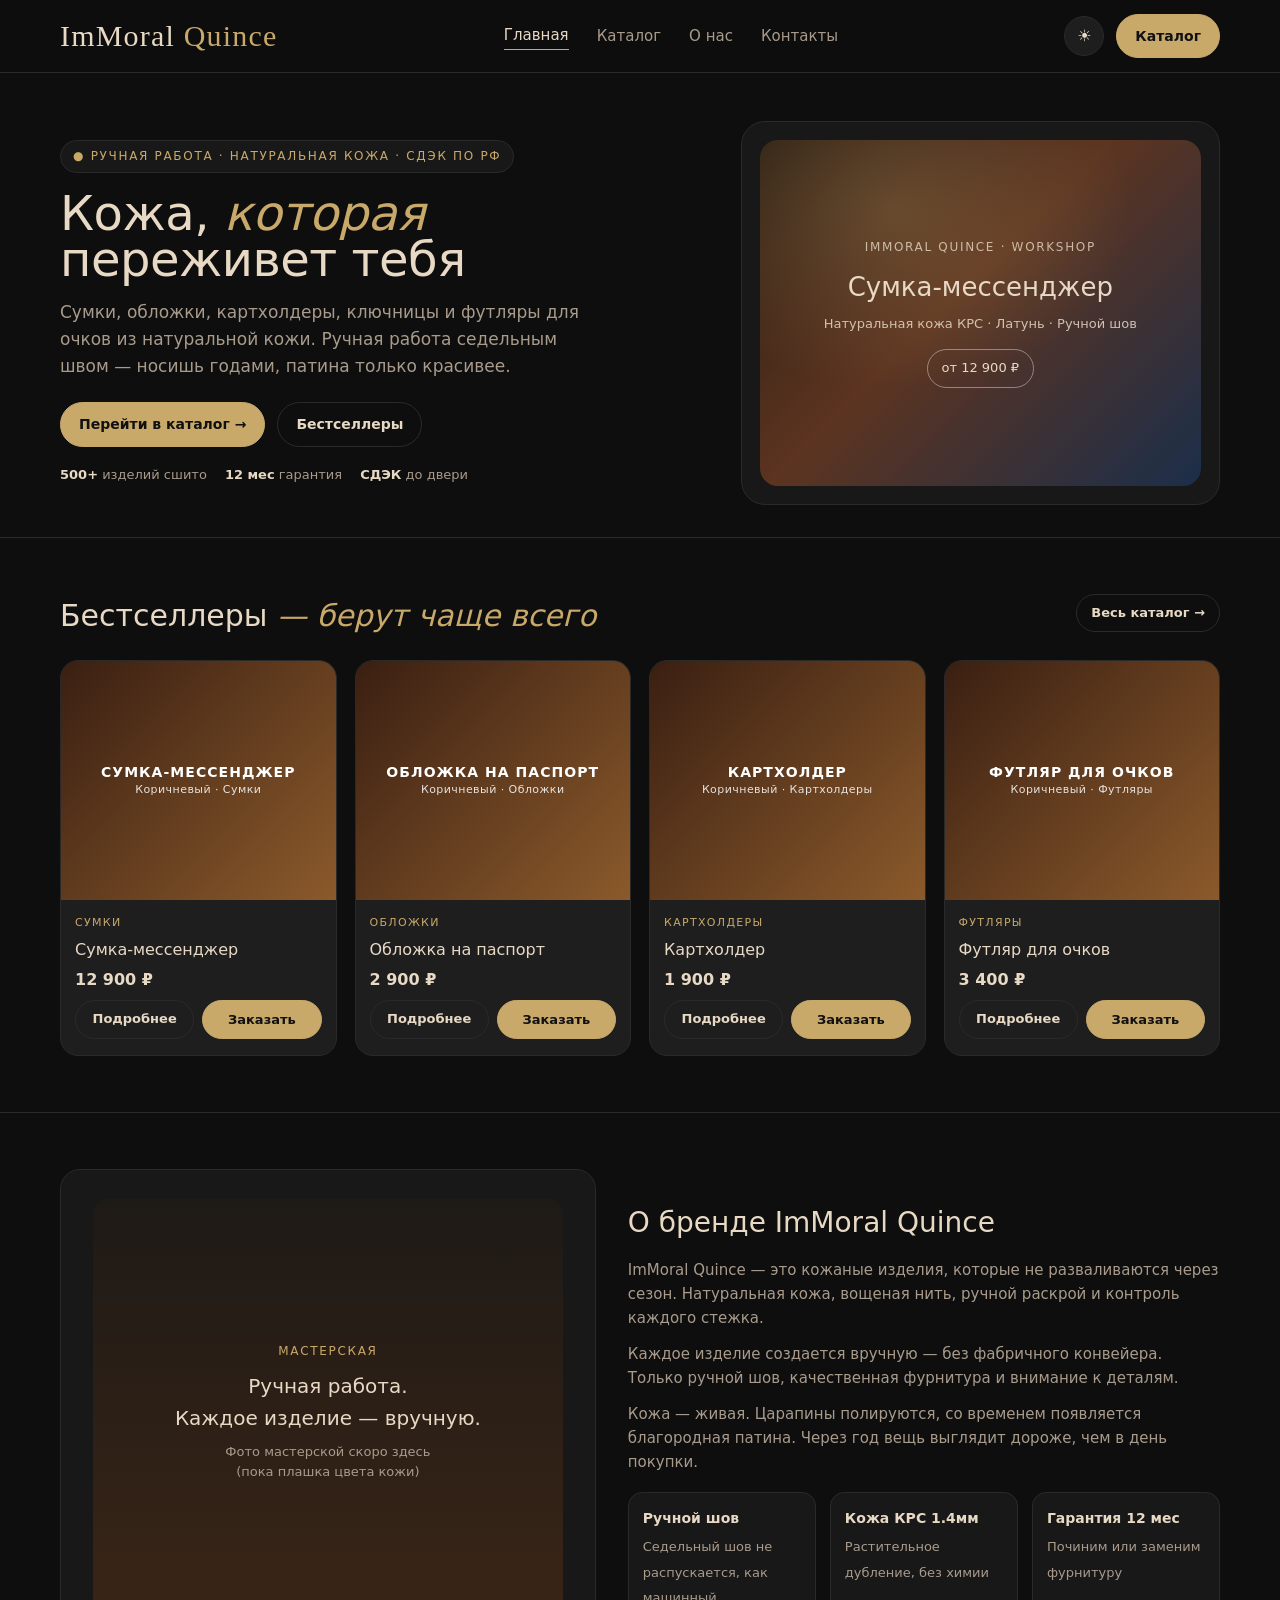
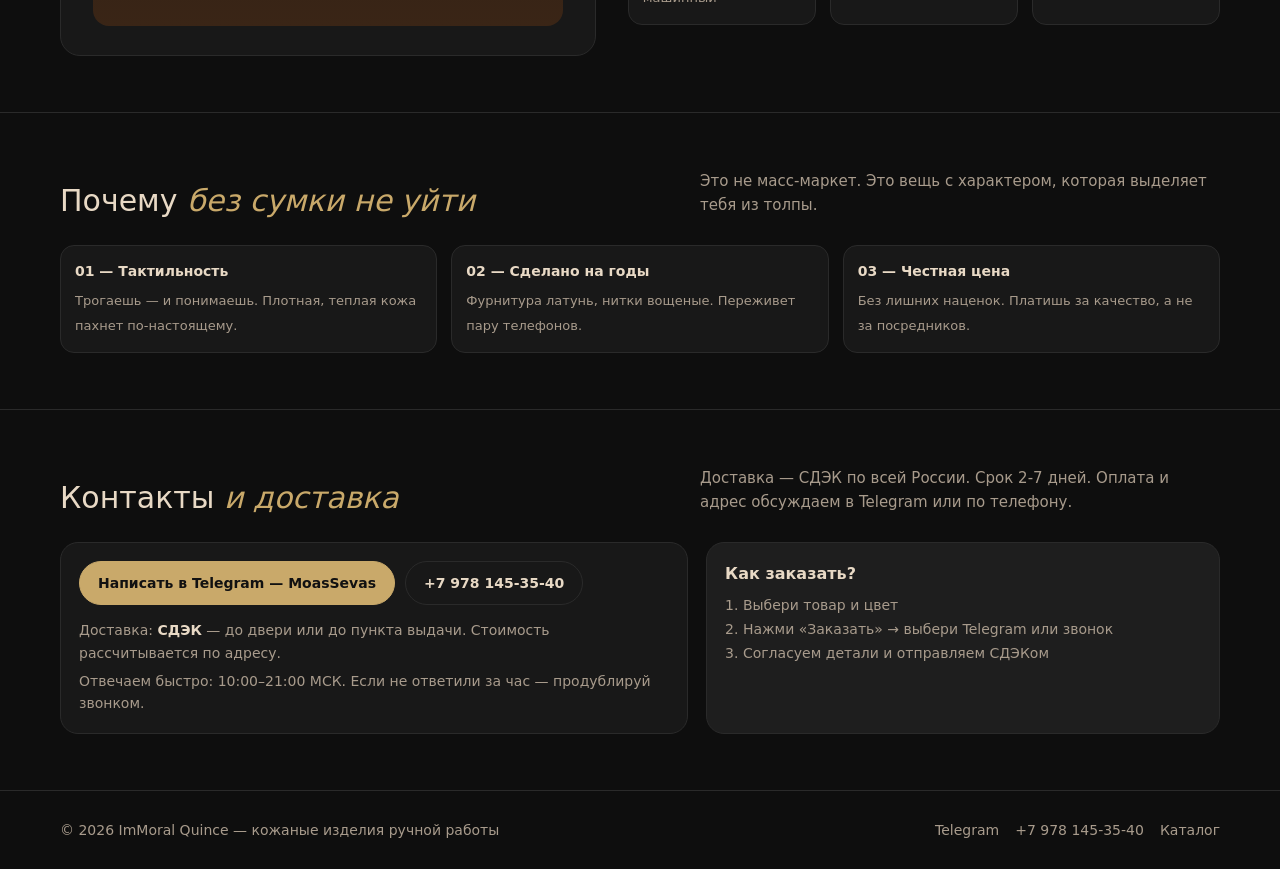
==== index.html @ f02e08cb "feat: ImMoral Quince v1 - catalog, product page, themes, order modal" ====
<!doctype html>
<html lang="ru">
<head>
<meta charset="utf-8" />
<meta name="viewport" content="width=device-width,initial-scale=1" />
<title>ImMoral Quince — кожаные изделия ручной работы</title>
<meta name="description" content="ImMoral Quince — сумки, обложки на паспорт, картхолдеры, ключницы, футляры для очков из натуральной кожи. Ручная работа. Доставка СДЭК." />
<link rel="stylesheet" href="assets/css/style.css?v=3" />
</head>
<body>

<header class="header">
  <div class="container header__inner">
    <a href="index.html" class="logo">ImMoral <span>Quince</span></a>
    <nav class="nav" id="nav">
      <a href="index.html" class="active">Главная</a>
      <a href="catalog.html">Каталог</a>
      <a href="#about">О нас</a>
      <a href="#contacts">Контакты</a>
    </nav>
    <div class="header__actions">
      <button class="theme-toggle" id="themeToggle" aria-label="Переключить тему">☀️</button>
      <a href="catalog.html" class="btn btn--accent" style="display:inline-flex">Каталог</a>
      <button class="burger" id="burger" aria-label="Меню">☰</button>
    </div>
  </div>
</header>

<section class="hero">
  <div class="container hero__grid">
    <div>
      <div class="hero__label">● Ручная работа · Натуральная кожа · СДЭК по РФ</div>
      <h1 class="hero__title">Кожа, <i>которая</i><br/>переживет тебя</h1>
      <p class="hero__desc">Сумки, обложки, картхолдеры, ключницы и футляры для очков из натуральной кожи. Ручная работа седельным швом — носишь годами, патина только красивее.</p>
      <div class="hero__cta">
        <a href="catalog.html" class="btn btn--accent">Перейти в каталог →</a>
        <a href="#bestsellers" class="btn btn--ghost">Бестселлеры</a>
      </div>
      <div class="hero__trust">
        <span><strong>500+</strong> изделий сшито</span>
        <span><strong>12 мес</strong> гарантия</span>
        <span><strong>СДЭК</strong> до двери</span>
      </div>
    </div>
    <div class="hero__visual">
      <div class="hero__visual-card">
        <div>
          <div style="font-size:12px; letter-spacing:.14em; text-transform:uppercase; opacity:.8">ImMoral Quince · Workshop</div>
          <div style="font-size:26px; margin:10px 0 6px">Сумка-мессенджер</div>
          <div style="font-size:13px; opacity:.85">Натуральная кожа КРС · Латунь · Ручной шов</div>
          <div style="margin-top:14px; display:inline-block; border:1px solid rgba(255,255,255,.4); padding:8px 14px; border-radius:999px; font-size:13px">от 12 900 ₽</div>
        </div>
      </div>
    </div>
  </div>
</section>

<section class="section" id="bestsellers-sec">
  <div class="container">
    <div class="section__head">
      <h2 class="section__title">Бестселлеры <span>— берут чаще всего</span></h2>
      <a href="catalog.html" class="btn btn--ghost btn--sm">Весь каталог →</a>
    </div>
    <div class="grid" id="bestsellers"></div>
  </div>
</section>

<section class="section" id="about">
  <div class="container about">
    <div class="about__img">
      <div class="about__img-inner">
        <div>
          <div style="font-size:12px; letter-spacing:.14em; text-transform:uppercase; color:var(--accent)">Мастерская</div>
          <div style="font-size:20px; margin:8px 0">Ручная работа.<br/>Каждое изделие — вручную.</div>
          <div style="font-size:13px; color:var(--text-muted)">Фото мастерской скоро здесь<br/>(пока плашка цвета кожи)</div>
        </div>
      </div>
    </div>
    <div class="about__text">
      <h2>О бренде ImMoral Quince</h2>
      <p>ImMoral Quince — это кожаные изделия, которые не разваливаются через сезон. Натуральная кожа, вощеная нить, ручной раскрой и контроль каждого стежка.</p>
      <p>Каждое изделие создается вручную — без фабричного конвейера. Только ручной шов, качественная фурнитура и внимание к деталям.</p>
      <p>Кожа — живая. Царапины полируются, со временем появляется благородная патина. Через год вещь выглядит дороже, чем в день покупки.</p>
      <div class="features">
        <div class="feature"><strong>Ручной шов</strong><span>Седельный шов не распускается, как машинный</span></div>
        <div class="feature"><strong>Кожа КРС 1.4мм</strong><span>Растительное дубление, без химии</span></div>
        <div class="feature"><strong>Гарантия 12 мес</strong><span>Починим или заменим фурнитуру</span></div>
      </div>
    </div>
  </div>
</section>

<section class="section">
  <div class="container">
    <div class="section__head">
      <h2 class="section__title">Почему <span>без сумки не уйти</span></h2>
      <p class="section__sub">Это не масс-маркет. Это вещь с характером, которая выделяет тебя из толпы.</p>
    </div>
    <div style="display:grid; grid-template-columns:repeat(3,1fr); gap:14px">
      <div class="feature"><strong>01 — Тактильность</strong><span>Трогаешь — и понимаешь. Плотная, теплая кожа пахнет по-настоящему.</span></div>
      <div class="feature"><strong>02 — Сделано на годы</strong><span>Фурнитура латунь, нитки вощеные. Переживет пару телефонов.</span></div>
      <div class="feature"><strong>03 — Честная цена</strong><span>Без лишних наценок. Платишь за качество, а не за посредников.</span></div>
    </div>
  </div>
</section>

<section class="section" id="contacts">
  <div class="container">
    <div class="section__head">
      <h2 class="section__title">Контакты <span>и доставка</span></h2>
      <p class="section__sub">Доставка — СДЭК по всей России. Срок 2-7 дней. Оплата и адрес обсуждаем в Telegram или по телефону.</p>
    </div>
    <div style="display:grid; grid-template-columns:1.1fr .9fr; gap:18px">
      <div style="border:1px solid var(--border); border-radius:18px; padding:18px; background:var(--bg-soft)">
        <div style="display:flex; gap:10px; flex-wrap:wrap; margin-bottom:14px">
          <a href="https://t.me/MoasSevas" target="_blank" class="btn btn--accent">Написать в Telegram — MoasSevas</a>
          <a href="tel:+79781453540" class="btn btn--ghost">+7 978 145-35-40</a>
        </div>
        <div style="font-size:14px; color:var(--text-muted)">
          <div>Доставка: <strong style="color:var(--text)">СДЭК</strong> — до двери или до пункта выдачи. Стоимость рассчитывается по адресу.</div>
          <div style="margin-top:6px">Отвечаем быстро: 10:00–21:00 МСК. Если не ответили за час — продублируй звонком.</div>
        </div>
      </div>
      <div style="border:1px solid var(--border); border-radius:18px; padding:18px; background:var(--bg-card)">
        <div style="font-weight:700; margin-bottom:8px">Как заказать?</div>
        <div style="font-size:14px; color:var(--text-muted); line-height:1.7">
          1. Выбери товар и цвет<br/>
          2. Нажми «Заказать» → выбери Telegram или звонок<br/>
          3. Согласуем детали и отправляем СДЭКом
        </div>
      </div>
    </div>
  </div>
</section>

<footer class="footer">
  <div class="container footer__grid">
    <div>© 2026 ImMoral Quince — кожаные изделия ручной работы</div>
    <div style="display:flex; gap:16px">
      <a href="https://t.me/MoasSevas" target="_blank">Telegram</a>
      <a href="tel:+79781453540">+7 978 145-35-40</a>
      <a href="catalog.html">Каталог</a>
    </div>
  </div>
</footer>

<div class="modal" id="orderModal">
  <div class="modal__overlay"></div>
  <div class="modal__box">
    <button class="modal__close" aria-label="Закрыть">✕</button>
    <div class="modal__title">Оформить заказ</div>
    <div class="modal__sub">Выбери удобный способ — мы ответим в течение часа (10:00–21:00)</div>
    <div style="background:var(--bg-card); border:1px solid var(--border); border-radius:12px; padding:10px 12px; font-size:13px; margin-bottom:14px">
      <span style="color:var(--text-muted)">Товар:</span> <strong id="orderProductName">—</strong>
    </div>
    <a id="tgBtn" href="https://t.me/MoasSevas" target="_blank" class="modal__btn modal__btn--tg">Написать в Telegram — MoasSevas ↗</a>
    <a href="tel:+79781453540" class="modal__btn modal__btn--phone">+7 978 145-35-40 📞</a>
    <div class="modal__hint">Доставка СДЭК · Оплата после согласования · Гарантия 12 мес</div>
  </div>
</div>

<script src="assets/js/products.js"></script>
<script src="assets/js/app.js"></script>
</body>
</html>
---- assets/css/style.css ----
@font-face {
  font-family: 'CyrillicGothSHA';
  src: url('[data-uri]') format('woff2');
  font-weight: 400;
  font-style: normal;
  font-display: swap;
}

:root {
  --bg: #0E0E0E;
  --bg-soft: #181818;
  --bg-card: #1E1E1E;
  --text: #E8D9C5;
  --text-muted: #A89B8C;
  --accent: #C9A96A;
  --accent-hover: #D9B97E;
  --border: #2A2A2A;
  --overlay: rgba(0,0,0,0.7);
  --radius: 16px;
  --max: 1200px;
}

[data-theme="light"] {
  --bg: #F5F1E8;
  --bg-soft: #FFFFFF;
  --bg-card: #FFFFFF;
  --text: #1A1A1A;
  --text-muted: #6B5E52;
  --accent: #8B5A2B;
  --accent-hover: #A66E33;
  --border: #E8DDD0;
  --overlay: rgba(0,0,0,0.4);
}

* { box-sizing: border-box; margin: 0; padding: 0; }

html { scroll-behavior: smooth; }

body {
  font-family: Inter, system-ui, -apple-system, 'Segoe UI', Roboto, Helvetica, Arial, sans-serif;
  background: var(--bg);
  color: var(--text);
  line-height: 1.6;
  -webkit-font-smoothing: antialiased;
  transition: background 0.3s, color 0.3s;
}

a { color: inherit; text-decoration: none; }
img { max-width: 100%; display: block; }
button { font-family: inherit; cursor: pointer; }

.container {
  max-width: var(--max);
  margin: 0 auto;
  padding: 0 20px;
}

/* Header */
.header {
  position: sticky;
  top: 0;
  z-index: 50;
  background: color-mix(in srgb, var(--bg) 92%, transparent);
  backdrop-filter: blur(12px);
  border-bottom: 1px solid var(--border);
}
.header__inner {
  display: flex;
  align-items: center;
  justify-content: space-between;
  height: 72px;
  gap: 16px;
}
.logo {
  font-family: 'CyrillicGothSHA', 'CyrillicGoth', serif;
  font-weight: 400;
  font-size: 30px;
  letter-spacing: 0.04em;
  white-space: nowrap;
  line-height: 1;
}
.logo span { color: var(--accent); }

.nav { display: flex; gap: 28px; align-items: center; }
.nav a { font-size: 15px; color: var(--text-muted); transition: color .2s; }
.nav a:hover, .nav a.active { color: var(--text); }
.nav a.active { border-bottom: 1px solid var(--accent); padding-bottom: 2px; }

.header__actions { display: flex; gap: 12px; align-items: center; }
.btn { display: inline-flex; align-items: center; justify-content: center; gap: 8px; padding: 10px 18px; border-radius: 999px; font-size: 14px; font-weight: 700; border: 1px solid transparent; transition: all .2s; }
.btn--accent { background: var(--accent); color: #111; border-color: var(--accent); }
.btn--accent:hover { background: var(--accent-hover); transform: translateY(-1px); }
.btn--ghost { background: transparent; border-color: var(--border); color: var(--text); }
.btn--ghost:hover { border-color: var(--accent); color: var(--accent); }
.btn--sm { padding: 8px 14px; font-size: 13px; }

.theme-toggle {
  width: 40px; height: 40px; border-radius: 50%; border: 1px solid var(--border); background: var(--bg-card); color: var(--text); display: grid; place-items: center; font-size: 16px;
}
.burger { display: none; width: 40px; height: 40px; border: 1px solid var(--border); border-radius: 10px; background: var(--bg-card); }

/* Hero */
.hero { padding: 48px 0 32px; }
.hero__grid { display: grid; grid-template-columns: 1.15fr 0.85fr; gap: 32px; align-items: center; }
.hero__label { display: inline-flex; align-items: center; gap: 8px; font-size: 12px; letter-spacing: 0.14em; text-transform: uppercase; color: var(--accent); border: 1px solid var(--border); padding: 6px 12px; border-radius: 999px; margin-bottom: 18px; background: var(--bg-soft); }
.hero__title { font-family: Inter, system-ui, sans-serif; font-size: 48px; line-height: 0.95; font-weight: 400; letter-spacing: -0.01em; margin-bottom: 16px; }
.hero__title i { font-style: italic; color: var(--accent); }
.hero__desc { color: var(--text-muted); font-size: 17px; max-width: 540px; margin-bottom: 22px; }
.hero__cta { display: flex; gap: 12px; flex-wrap: wrap; margin-bottom: 18px; }
.hero__trust { display: flex; gap: 18px; flex-wrap: wrap; color: var(--text-muted); font-size: 13px; }
.hero__trust strong { color: var(--text); }
.hero__visual { position: relative; aspect-ratio: 4/3.2; background: var(--bg-soft); border: 1px solid var(--border); border-radius: 24px; overflow: hidden; display: grid; place-items: center; padding: 18px; }
.hero__visual-card { width: 100%; height: 100%; border-radius: 18px; background: linear-gradient(135deg, #2A1D12 0%, #5C3420 45%, #1B2E4A 100%); display: grid; place-items: center; color: #E8D9C5; text-align: center; padding: 24px; position: relative; overflow: hidden; }
.hero__visual-card::after { content: ''; position: absolute; inset: 0; background: radial-gradient(400px 300px at 30% 20%, rgba(201,169,106,0.25), transparent 60%); }
.hero__visual-card > * { position: relative; z-index: 1; }

/* Sections */
.section { padding: 56px 0; border-top: 1px solid var(--border); }
.section__head { display: flex; align-items: end; justify-content: space-between; gap: 16px; margin-bottom: 28px; flex-wrap: wrap; }
.section__title { font-size: 30px; font-weight: 400; line-height: 1.1; }
.section__title span { color: var(--accent); font-style: italic; }
.section__sub { color: var(--text-muted); max-width: 520px; font-size: 15px; }

/* Cards */
.grid { display: grid; grid-template-columns: repeat(4, 1fr); gap: 18px; }
.card { background: var(--bg-card); border: 1px solid var(--border); border-radius: 18px; overflow: hidden; display: flex; flex-direction: column; transition: transform .2s, border-color .2s, box-shadow .2s; }
.card:hover { transform: translateY(-4px); border-color: var(--accent); box-shadow: 0 12px 32px rgba(0,0,0,0.18); }
.card__img { aspect-ratio: 1.15; display: grid; place-items: center; color: #fff; font-size: 13px; letter-spacing: 0.08em; text-transform: uppercase; position: relative; }
.card__img small { opacity: 0.85; font-size: 11px; letter-spacing: 0.04em; text-transform: none; }
.card__body { padding: 14px 14px 16px; display: flex; flex-direction: column; gap: 8px; flex: 1; }
.card__cat { font-size: 11px; letter-spacing: 0.12em; text-transform: uppercase; color: var(--accent); }
.card__name { font-size: 16px; line-height: 1.2; }
.card__price { font-weight: 700; font-size: 16px; }
.card__actions { margin-top: auto; display: flex; gap: 8px; }
.card__actions .btn { flex: 1; }

/* About */
.about { display: grid; grid-template-columns: 0.95fr 1.05fr; gap: 32px; align-items: center; }
.about__img { aspect-ratio: 1.1; border-radius: 20px; border: 1px solid var(--border); background: var(--bg-soft); display: grid; place-items: center; overflow: hidden; }
.about__img-inner { width: 88%; height: 88%; border-radius: 16px; background: linear-gradient(180deg, #1E1A16, #3A2516); display: grid; place-items: center; color: var(--text); text-align: center; padding: 20px; }
.about__text h2 { font-size: 28px; font-weight: 400; margin-bottom: 12px; }
.about__text p { color: var(--text-muted); margin-bottom: 12px; font-size: 15px; }
.features { display: grid; grid-template-columns: repeat(3,1fr); gap: 14px; margin-top: 18px; }
.feature { border: 1px solid var(--border); border-radius: 14px; padding: 14px; background: var(--bg-soft); }
.feature strong { display: block; font-size: 14px; margin-bottom: 4px; }
.feature span { font-size: 13px; color: var(--text-muted); }

/* Catalog filters */
.filters { display: flex; gap: 8px; flex-wrap: wrap; margin-bottom: 22px; }
.chip { padding: 8px 14px; border-radius: 999px; border: 1px solid var(--border); background: var(--bg-soft); color: var(--text-muted); font-size: 13px; cursor: pointer; transition: all .2s; }
.chip.active, .chip:hover { background: var(--text); color: var(--bg); border-color: var(--text); }

/* Product page */
.product { display: grid; grid-template-columns: 1.05fr 0.95fr; gap: 32px; padding: 32px 0 48px; }
.gallery { display: flex; flex-direction: column; gap: 12px; }
.gallery__main { aspect-ratio: 1.05; border-radius: 20px; border: 1px solid var(--border); overflow: hidden; display: grid; place-items: center; color: #fff; position: relative; }
.gallery__nav { display: flex; gap: 10px; }
.gallery__thumb { flex: 1; aspect-ratio: 1; border-radius: 12px; border: 2px solid transparent; cursor: pointer; display: grid; place-items: center; color: #fff; font-size: 12px; transition: border-color .2s; }
.gallery__thumb.active { border-color: var(--accent); }
.gallery__arrow { position: absolute; top: 50%; transform: translateY(-50%); width: 36px; height: 36px; border-radius: 50%; border: 1px solid rgba(255,255,255,0.4); background: rgba(0,0,0,0.35); color: #fff; display: grid; place-items: center; backdrop-filter: blur(6px); }
.gallery__arrow.prev { left: 12px; } .gallery__arrow.next { right: 12px; }

.colors { display: flex; gap: 10px; margin: 10px 0 14px; }
.color-btn { width: 36px; height: 36px; border-radius: 50%; border: 2px solid var(--border); cursor: pointer; position: relative; transition: transform .2s, border-color .2s; }
.color-btn.active { border-color: var(--accent); transform: scale(1.08); box-shadow: 0 0 0 3px color-mix(in srgb, var(--accent) 30%, transparent); }
.color-btn.active::after { content: '✓'; position: absolute; inset: 0; display: grid; place-items: center; color: #fff; font-size: 14px; text-shadow: 0 1px 2px rgba(0,0,0,0.6); }

.specs { margin-top: 18px; border: 1px solid var(--border); border-radius: 14px; overflow: hidden; }
.specs__row { display: flex; justify-content: space-between; gap: 12px; padding: 10px 14px; font-size: 14px; border-bottom: 1px solid var(--border); }
.specs__row:last-child { border: 0; }
.specs__row span:first-child { color: var(--text-muted); }
.reviews { margin-top: 22px; border: 1px dashed var(--border); border-radius: 14px; padding: 16px; background: var(--bg-soft); color: var(--text-muted); font-size: 14px; text-align: center; }

/* Modal */
.modal { position: fixed; inset: 0; display: none; place-items: center; z-index: 80; padding: 16px; }
.modal.open { display: grid; }
.modal__overlay { position: absolute; inset: 0; background: var(--overlay); backdrop-filter: blur(4px); }
.modal__box { position: relative; width: min(420px, 100%); background: var(--bg-soft); border: 1px solid var(--border); border-radius: 20px; padding: 22px; z-index: 1; box-shadow: 0 20px 60px rgba(0,0,0,0.4); }
.modal__close { position: absolute; top: 12px; right: 12px; width: 32px; height: 32px; border-radius: 50%; border: 1px solid var(--border); background: var(--bg-card); display: grid; place-items: center; }
.modal__title { font-size: 18px; margin-bottom: 6px; padding-right: 32px; }
.modal__sub { font-size: 13px; color: var(--text-muted); margin-bottom: 16px; }
.modal__btn { width: 100%; padding: 14px 16px; border-radius: 14px; font-weight: 700; font-size: 15px; display: flex; align-items: center; justify-content: center; gap: 8px; border: 1px solid transparent; margin-bottom: 10px; transition: transform .15s; }
.modal__btn:hover { transform: translateY(-1px); }
.modal__btn--tg { background: #229ED9; color: #fff; }
.modal__btn--phone { background: var(--bg-card); border-color: var(--border); color: var(--text); }
.modal__hint { font-size: 12px; color: var(--text-muted); text-align: center; margin-top: 6px; }

/* Footer */
.footer { border-top: 1px solid var(--border); padding: 28px 0; color: var(--text-muted); font-size: 14px; }
.footer__grid { display: flex; justify-content: space-between; gap: 20px; flex-wrap: wrap; }
.footer a:hover { color: var(--text); }

/* Mobile */
@media (max-width: 980px) {
  .grid { grid-template-columns: repeat(2, 1fr); }
  .hero__grid, .about, .product { grid-template-columns: 1fr; }
  .hero__title { font-size: 40px; }
  .features { grid-template-columns: 1fr; }
  .nav { display: none; }
  .nav.open { display: flex; position: absolute; top: 72px; left: 0; right: 0; background: var(--bg-soft); border-bottom: 1px solid var(--border); padding: 14px 20px; flex-direction: column; align-items: stretch; }
  .burger { display: grid; place-items: center; }
}
@media (max-width: 560px) {
  .grid { grid-template-columns: 1fr; }
  .hero { padding-top: 28px; }
}
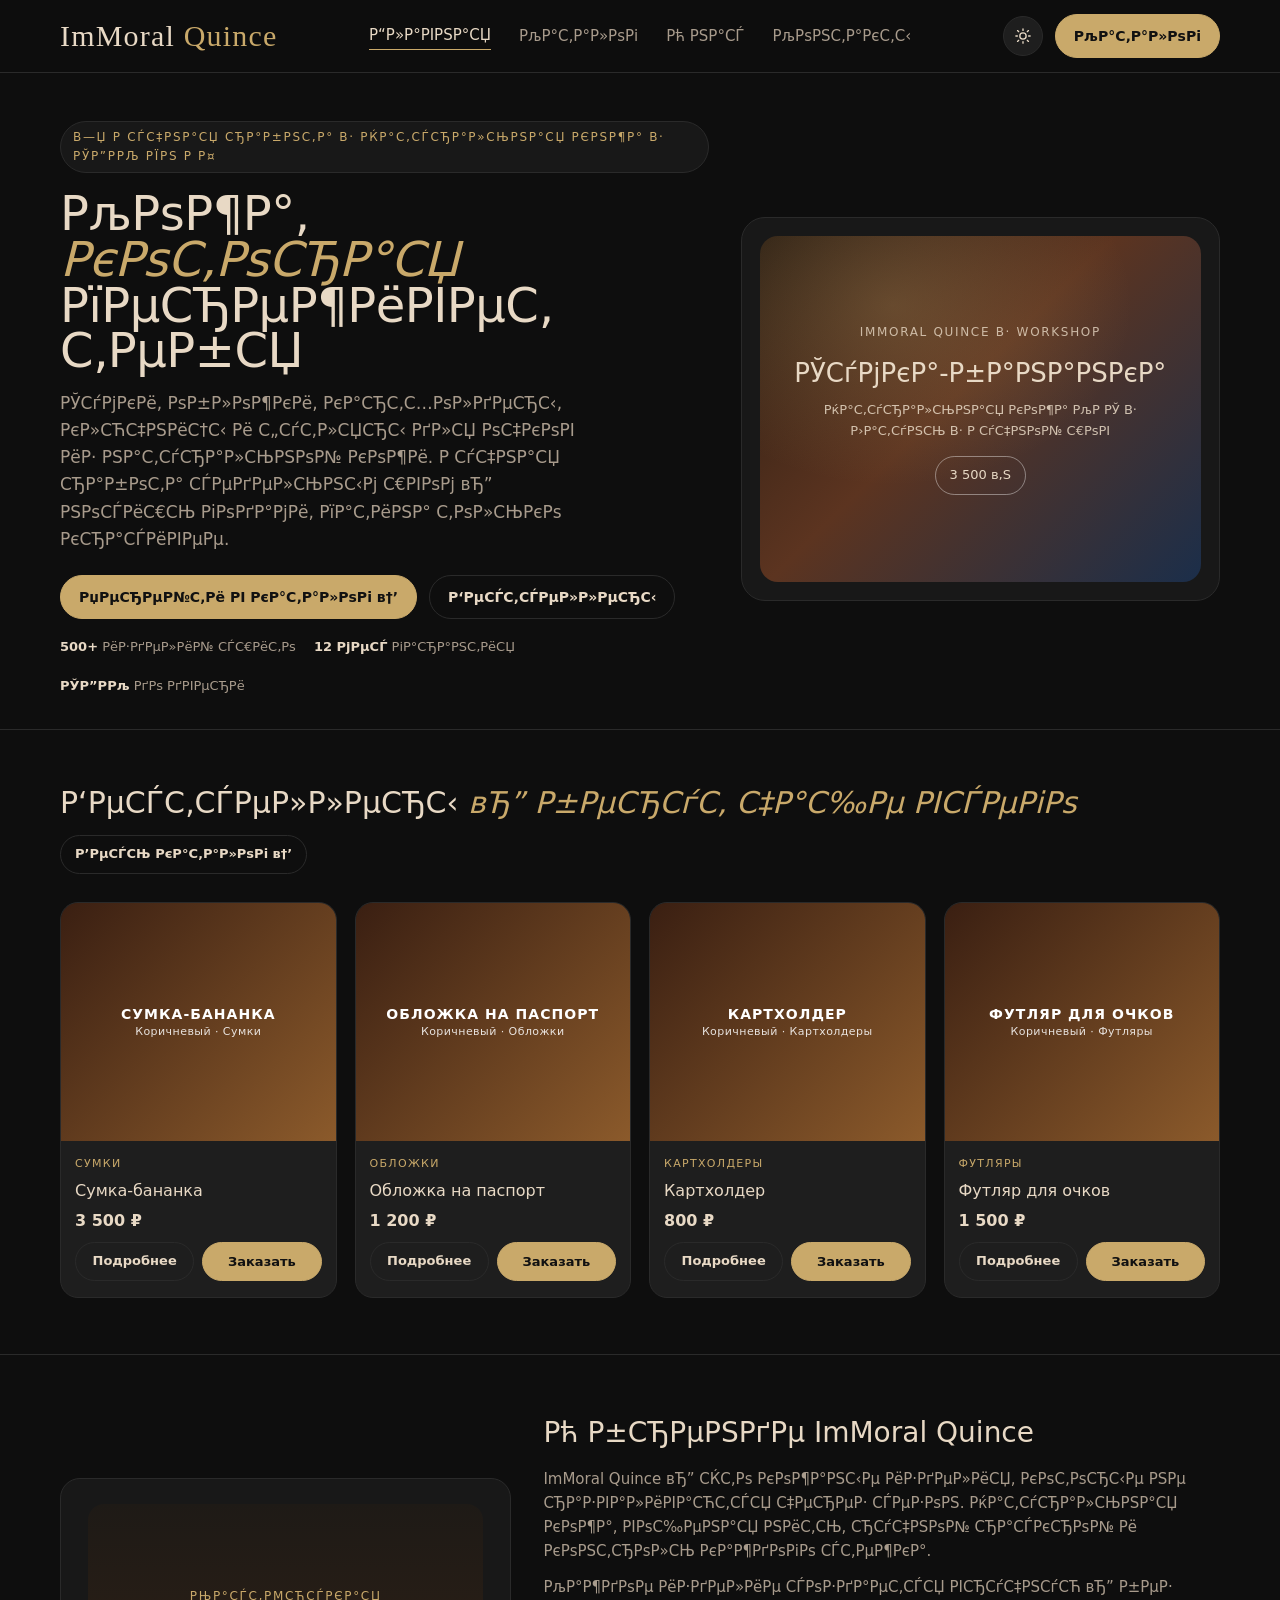
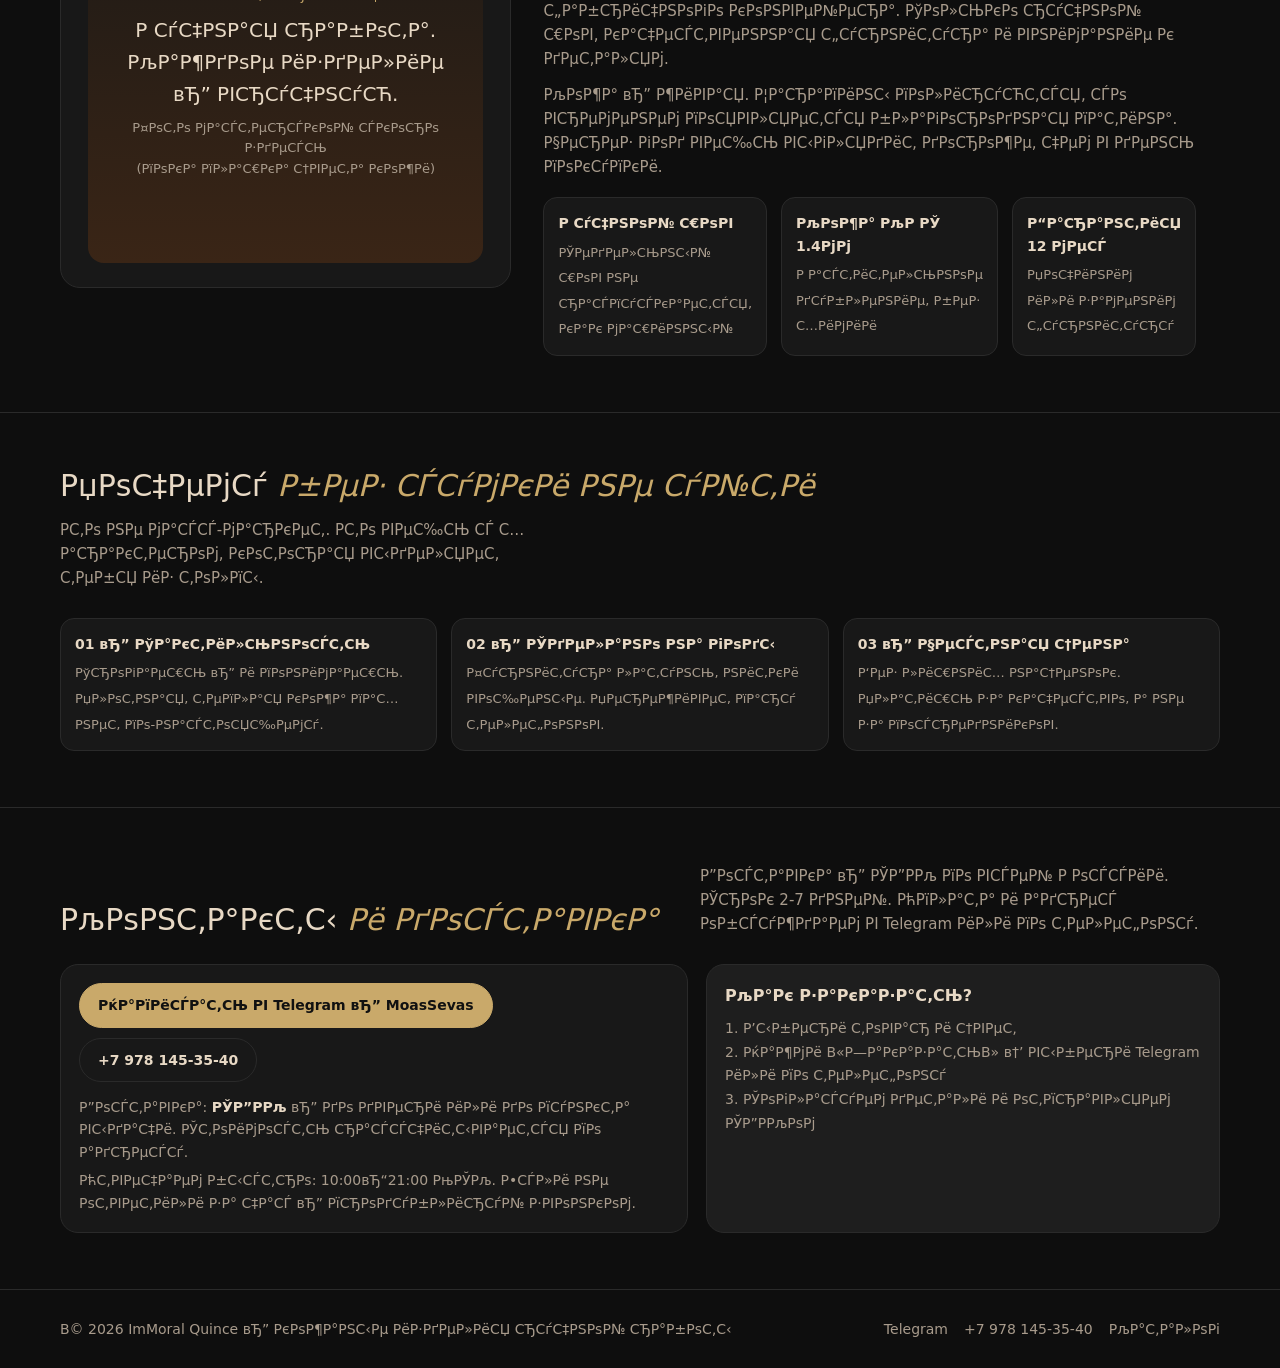
==== commit 2de42fb8: "feat: update prices (banana 3500, passport 1200 etc), remove shopper/reviews, minimal theme icons, f" ====
--- a/index.html
+++ b/index.html
@@ -1,11 +1,11 @@
-<!doctype html>
+﻿<!doctype html>
 <html lang="ru">
 <head>
 <meta charset="utf-8" />
 <meta name="viewport" content="width=device-width,initial-scale=1" />
-<title>ImMoral Quince — кожаные изделия ручной работы</title>
-<meta name="description" content="ImMoral Quince — сумки, обложки на паспорт, картхолдеры, ключницы, футляры для очков из натуральной кожи. Ручная работа. Доставка СДЭК." />
-<link rel="stylesheet" href="assets/css/style.css?v=3" />
+<title>ImMoral Quince вЂ” РєРѕР¶Р°РЅС‹Рµ РёР·РґРµР»РёСЏ СЂСѓС‡РЅРѕР№ СЂР°Р±РѕС‚С‹</title>
+<meta name="description" content="ImMoral Quince вЂ” СЃСѓРјРєРё, РѕР±Р»РѕР¶РєРё РЅР° РїР°СЃРїРѕСЂС‚, РєР°СЂС‚С…РѕР»РґРµСЂС‹, РєР»СЋС‡РЅРёС†С‹, С„СѓС‚Р»СЏСЂС‹ РґР»СЏ РѕС‡РєРѕРІ РёР· РЅР°С‚СѓСЂР°Р»СЊРЅРѕР№ РєРѕР¶Рё. Р СѓС‡РЅР°СЏ СЂР°Р±РѕС‚Р°. Р”РѕСЃС‚Р°РІРєР° РЎР”Р­Рљ." />
+<link rel="stylesheet" href="assets/css/style.css?v=4" />
 </head>
 <body>
 
@@ -13,15 +13,15 @@
   <div class="container header__inner">
     <a href="index.html" class="logo">ImMoral <span>Quince</span></a>
     <nav class="nav" id="nav">
-      <a href="index.html" class="active">Главная</a>
-      <a href="catalog.html">Каталог</a>
-      <a href="#about">О нас</a>
-      <a href="#contacts">Контакты</a>
+      <a href="index.html" class="active">Р“Р»Р°РІРЅР°СЏ</a>
+      <a href="catalog.html">РљР°С‚Р°Р»РѕРі</a>
+      <a href="#about">Рћ РЅР°СЃ</a>
+      <a href="#contacts">РљРѕРЅС‚Р°РєС‚С‹</a>
     </nav>
     <div class="header__actions">
-      <button class="theme-toggle" id="themeToggle" aria-label="Переключить тему">☀️</button>
-      <a href="catalog.html" class="btn btn--accent" style="display:inline-flex">Каталог</a>
-      <button class="burger" id="burger" aria-label="Меню">☰</button>
+      <button class="theme-toggle" id="themeToggle" aria-label="РџРµСЂРµРєР»СЋС‡РёС‚СЊ С‚РµРјСѓ">вЂпёЏ</button>
+      <a href="catalog.html" class="btn btn--accent" style="display:inline-flex">РљР°С‚Р°Р»РѕРі</a>
+      <button class="burger" id="burger" aria-label="РњРµРЅСЋ">в°</button>
     </div>
   </div>
 </header>
@@ -29,26 +29,26 @@
 <section class="hero">
   <div class="container hero__grid">
     <div>
-      <div class="hero__label">● Ручная работа · Натуральная кожа · СДЭК по РФ</div>
-      <h1 class="hero__title">Кожа, <i>которая</i><br/>переживет тебя</h1>
-      <p class="hero__desc">Сумки, обложки, картхолдеры, ключницы и футляры для очков из натуральной кожи. Ручная работа седельным швом — носишь годами, патина только красивее.</p>
+      <div class="hero__label">в—Џ Р СѓС‡РЅР°СЏ СЂР°Р±РѕС‚Р° В· РќР°С‚СѓСЂР°Р»СЊРЅР°СЏ РєРѕР¶Р° В· РЎР”Р­Рљ РїРѕ Р Р¤</div>
+      <h1 class="hero__title">РљРѕР¶Р°, <i>РєРѕС‚РѕСЂР°СЏ</i><br/>РїРµСЂРµР¶РёРІРµС‚ С‚РµР±СЏ</h1>
+      <p class="hero__desc">РЎСѓРјРєРё, РѕР±Р»РѕР¶РєРё, РєР°СЂС‚С…РѕР»РґРµСЂС‹, РєР»СЋС‡РЅРёС†С‹ Рё С„СѓС‚Р»СЏСЂС‹ РґР»СЏ РѕС‡РєРѕРІ РёР· РЅР°С‚СѓСЂР°Р»СЊРЅРѕР№ РєРѕР¶Рё. Р СѓС‡РЅР°СЏ СЂР°Р±РѕС‚Р° СЃРµРґРµР»СЊРЅС‹Рј С€РІРѕРј вЂ” РЅРѕСЃРёС€СЊ РіРѕРґР°РјРё, РїР°С‚РёРЅР° С‚РѕР»СЊРєРѕ РєСЂР°СЃРёРІРµРµ.</p>
       <div class="hero__cta">
-        <a href="catalog.html" class="btn btn--accent">Перейти в каталог →</a>
-        <a href="#bestsellers" class="btn btn--ghost">Бестселлеры</a>
+        <a href="catalog.html" class="btn btn--accent">РџРµСЂРµР№С‚Рё РІ РєР°С‚Р°Р»РѕРі в†’</a>
+        <a href="#bestsellers" class="btn btn--ghost">Р‘РµСЃС‚СЃРµР»Р»РµСЂС‹</a>
       </div>
       <div class="hero__trust">
-        <span><strong>500+</strong> изделий сшито</span>
-        <span><strong>12 мес</strong> гарантия</span>
-        <span><strong>СДЭК</strong> до двери</span>
+        <span><strong>500+</strong> РёР·РґРµР»РёР№ СЃС€РёС‚Рѕ</span>
+        <span><strong>12 РјРµСЃ</strong> РіР°СЂР°РЅС‚РёСЏ</span>
+        <span><strong>РЎР”Р­Рљ</strong> РґРѕ РґРІРµСЂРё</span>
       </div>
     </div>
     <div class="hero__visual">
       <div class="hero__visual-card">
         <div>
-          <div style="font-size:12px; letter-spacing:.14em; text-transform:uppercase; opacity:.8">ImMoral Quince · Workshop</div>
-          <div style="font-size:26px; margin:10px 0 6px">Сумка-мессенджер</div>
-          <div style="font-size:13px; opacity:.85">Натуральная кожа КРС · Латунь · Ручной шов</div>
-          <div style="margin-top:14px; display:inline-block; border:1px solid rgba(255,255,255,.4); padding:8px 14px; border-radius:999px; font-size:13px">от 12 900 ₽</div>
+          <div style="font-size:12px; letter-spacing:.14em; text-transform:uppercase; opacity:.8">ImMoral Quince В· Workshop</div>
+          <div style="font-size:26px; margin:10px 0 6px">РЎСѓРјРєР°-Р±Р°РЅР°РЅРєР°</div>
+          <div style="font-size:13px; opacity:.85">РќР°С‚СѓСЂР°Р»СЊРЅР°СЏ РєРѕР¶Р° РљР РЎ В· Р›Р°С‚СѓРЅСЊ В· Р СѓС‡РЅРѕР№ С€РѕРІ</div>
+          <div style="margin-top:14px; display:inline-block; border:1px solid rgba(255,255,255,.4); padding:8px 14px; border-radius:999px; font-size:13px">3 500 в‚Ѕ</div>
         </div>
       </div>
     </div>
@@ -58,8 +58,8 @@
 <section class="section" id="bestsellers-sec">
   <div class="container">
     <div class="section__head">
-      <h2 class="section__title">Бестселлеры <span>— берут чаще всего</span></h2>
-      <a href="catalog.html" class="btn btn--ghost btn--sm">Весь каталог →</a>
+      <h2 class="section__title">Р‘РµСЃС‚СЃРµР»Р»РµСЂС‹ <span>вЂ” Р±РµСЂСѓС‚ С‡Р°С‰Рµ РІСЃРµРіРѕ</span></h2>
+      <a href="catalog.html" class="btn btn--ghost btn--sm">Р’РµСЃСЊ РєР°С‚Р°Р»РѕРі в†’</a>
     </div>
     <div class="grid" id="bestsellers"></div>
   </div>
@@ -70,21 +70,21 @@
     <div class="about__img">
       <div class="about__img-inner">
         <div>
-          <div style="font-size:12px; letter-spacing:.14em; text-transform:uppercase; color:var(--accent)">Мастерская</div>
-          <div style="font-size:20px; margin:8px 0">Ручная работа.<br/>Каждое изделие — вручную.</div>
-          <div style="font-size:13px; color:var(--text-muted)">Фото мастерской скоро здесь<br/>(пока плашка цвета кожи)</div>
+          <div style="font-size:12px; letter-spacing:.14em; text-transform:uppercase; color:var(--accent)">РњР°СЃС‚РµСЂСЃРєР°СЏ</div>
+          <div style="font-size:20px; margin:8px 0">Р СѓС‡РЅР°СЏ СЂР°Р±РѕС‚Р°.<br/>РљР°Р¶РґРѕРµ РёР·РґРµР»РёРµ вЂ” РІСЂСѓС‡РЅСѓСЋ.</div>
+          <div style="font-size:13px; color:var(--text-muted)">Р¤РѕС‚Рѕ РјР°СЃС‚РµСЂСЃРєРѕР№ СЃРєРѕСЂРѕ Р·РґРµСЃСЊ<br/>(РїРѕРєР° РїР»Р°С€РєР° С†РІРµС‚Р° РєРѕР¶Рё)</div>
         </div>
       </div>
     </div>
     <div class="about__text">
-      <h2>О бренде ImMoral Quince</h2>
-      <p>ImMoral Quince — это кожаные изделия, которые не разваливаются через сезон. Натуральная кожа, вощеная нить, ручной раскрой и контроль каждого стежка.</p>
-      <p>Каждое изделие создается вручную — без фабричного конвейера. Только ручной шов, качественная фурнитура и внимание к деталям.</p>
-      <p>Кожа — живая. Царапины полируются, со временем появляется благородная патина. Через год вещь выглядит дороже, чем в день покупки.</p>
+      <h2>Рћ Р±СЂРµРЅРґРµ ImMoral Quince</h2>
+      <p>ImMoral Quince вЂ” СЌС‚Рѕ РєРѕР¶Р°РЅС‹Рµ РёР·РґРµР»РёСЏ, РєРѕС‚РѕСЂС‹Рµ РЅРµ СЂР°Р·РІР°Р»РёРІР°СЋС‚СЃСЏ С‡РµСЂРµР· СЃРµР·РѕРЅ. РќР°С‚СѓСЂР°Р»СЊРЅР°СЏ РєРѕР¶Р°, РІРѕС‰РµРЅР°СЏ РЅРёС‚СЊ, СЂСѓС‡РЅРѕР№ СЂР°СЃРєСЂРѕР№ Рё РєРѕРЅС‚СЂРѕР»СЊ РєР°Р¶РґРѕРіРѕ СЃС‚РµР¶РєР°.</p>
+      <p>РљР°Р¶РґРѕРµ РёР·РґРµР»РёРµ СЃРѕР·РґР°РµС‚СЃСЏ РІСЂСѓС‡РЅСѓСЋ вЂ” Р±РµР· С„Р°Р±СЂРёС‡РЅРѕРіРѕ РєРѕРЅРІРµР№РµСЂР°. РўРѕР»СЊРєРѕ СЂСѓС‡РЅРѕР№ С€РѕРІ, РєР°С‡РµСЃС‚РІРµРЅРЅР°СЏ С„СѓСЂРЅРёС‚СѓСЂР° Рё РІРЅРёРјР°РЅРёРµ Рє РґРµС‚Р°Р»СЏРј.</p>
+      <p>РљРѕР¶Р° вЂ” Р¶РёРІР°СЏ. Р¦Р°СЂР°РїРёРЅС‹ РїРѕР»РёСЂСѓСЋС‚СЃСЏ, СЃРѕ РІСЂРµРјРµРЅРµРј РїРѕСЏРІР»СЏРµС‚СЃСЏ Р±Р»Р°РіРѕСЂРѕРґРЅР°СЏ РїР°С‚РёРЅР°. Р§РµСЂРµР· РіРѕРґ РІРµС‰СЊ РІС‹РіР»СЏРґРёС‚ РґРѕСЂРѕР¶Рµ, С‡РµРј РІ РґРµРЅСЊ РїРѕРєСѓРїРєРё.</p>
       <div class="features">
-        <div class="feature"><strong>Ручной шов</strong><span>Седельный шов не распускается, как машинный</span></div>
-        <div class="feature"><strong>Кожа КРС 1.4мм</strong><span>Растительное дубление, без химии</span></div>
-        <div class="feature"><strong>Гарантия 12 мес</strong><span>Починим или заменим фурнитуру</span></div>
+        <div class="feature"><strong>Р СѓС‡РЅРѕР№ С€РѕРІ</strong><span>РЎРµРґРµР»СЊРЅС‹Р№ С€РѕРІ РЅРµ СЂР°СЃРїСѓСЃРєР°РµС‚СЃСЏ, РєР°Рє РјР°С€РёРЅРЅС‹Р№</span></div>
+        <div class="feature"><strong>РљРѕР¶Р° РљР РЎ 1.4РјРј</strong><span>Р Р°СЃС‚РёС‚РµР»СЊРЅРѕРµ РґСѓР±Р»РµРЅРёРµ, Р±РµР· С…РёРјРёРё</span></div>
+        <div class="feature"><strong>Р“Р°СЂР°РЅС‚РёСЏ 12 РјРµСЃ</strong><span>РџРѕС‡РёРЅРёРј РёР»Рё Р·Р°РјРµРЅРёРј С„СѓСЂРЅРёС‚СѓСЂСѓ</span></div>
       </div>
     </div>
   </div>
@@ -93,13 +93,13 @@
 <section class="section">
   <div class="container">
     <div class="section__head">
-      <h2 class="section__title">Почему <span>без сумки не уйти</span></h2>
-      <p class="section__sub">Это не масс-маркет. Это вещь с характером, которая выделяет тебя из толпы.</p>
+      <h2 class="section__title">РџРѕС‡РµРјСѓ <span>Р±РµР· СЃСѓРјРєРё РЅРµ СѓР№С‚Рё</span></h2>
+      <p class="section__sub">Р­С‚Рѕ РЅРµ РјР°СЃСЃ-РјР°СЂРєРµС‚. Р­С‚Рѕ РІРµС‰СЊ СЃ С…Р°СЂР°РєС‚РµСЂРѕРј, РєРѕС‚РѕСЂР°СЏ РІС‹РґРµР»СЏРµС‚ С‚РµР±СЏ РёР· С‚РѕР»РїС‹.</p>
     </div>
     <div style="display:grid; grid-template-columns:repeat(3,1fr); gap:14px">
-      <div class="feature"><strong>01 — Тактильность</strong><span>Трогаешь — и понимаешь. Плотная, теплая кожа пахнет по-настоящему.</span></div>
-      <div class="feature"><strong>02 — Сделано на годы</strong><span>Фурнитура латунь, нитки вощеные. Переживет пару телефонов.</span></div>
-      <div class="feature"><strong>03 — Честная цена</strong><span>Без лишних наценок. Платишь за качество, а не за посредников.</span></div>
+      <div class="feature"><strong>01 вЂ” РўР°РєС‚РёР»СЊРЅРѕСЃС‚СЊ</strong><span>РўСЂРѕРіР°РµС€СЊ вЂ” Рё РїРѕРЅРёРјР°РµС€СЊ. РџР»РѕС‚РЅР°СЏ, С‚РµРїР»Р°СЏ РєРѕР¶Р° РїР°С…РЅРµС‚ РїРѕ-РЅР°СЃС‚РѕСЏС‰РµРјСѓ.</span></div>
+      <div class="feature"><strong>02 вЂ” РЎРґРµР»Р°РЅРѕ РЅР° РіРѕРґС‹</strong><span>Р¤СѓСЂРЅРёС‚СѓСЂР° Р»Р°С‚СѓРЅСЊ, РЅРёС‚РєРё РІРѕС‰РµРЅС‹Рµ. РџРµСЂРµР¶РёРІРµС‚ РїР°СЂСѓ С‚РµР»РµС„РѕРЅРѕРІ.</span></div>
+      <div class="feature"><strong>03 вЂ” Р§РµСЃС‚РЅР°СЏ С†РµРЅР°</strong><span>Р‘РµР· Р»РёС€РЅРёС… РЅР°С†РµРЅРѕРє. РџР»Р°С‚РёС€СЊ Р·Р° РєР°С‡РµСЃС‚РІРѕ, Р° РЅРµ Р·Р° РїРѕСЃСЂРµРґРЅРёРєРѕРІ.</span></div>
     </div>
   </div>
 </section>
@@ -107,26 +107,26 @@
 <section class="section" id="contacts">
   <div class="container">
     <div class="section__head">
-      <h2 class="section__title">Контакты <span>и доставка</span></h2>
-      <p class="section__sub">Доставка — СДЭК по всей России. Срок 2-7 дней. Оплата и адрес обсуждаем в Telegram или по телефону.</p>
+      <h2 class="section__title">РљРѕРЅС‚Р°РєС‚С‹ <span>Рё РґРѕСЃС‚Р°РІРєР°</span></h2>
+      <p class="section__sub">Р”РѕСЃС‚Р°РІРєР° вЂ” РЎР”Р­Рљ РїРѕ РІСЃРµР№ Р РѕСЃСЃРёРё. РЎСЂРѕРє 2-7 РґРЅРµР№. РћРїР»Р°С‚Р° Рё Р°РґСЂРµСЃ РѕР±СЃСѓР¶РґР°РµРј РІ Telegram РёР»Рё РїРѕ С‚РµР»РµС„РѕРЅСѓ.</p>
     </div>
     <div style="display:grid; grid-template-columns:1.1fr .9fr; gap:18px">
       <div style="border:1px solid var(--border); border-radius:18px; padding:18px; background:var(--bg-soft)">
         <div style="display:flex; gap:10px; flex-wrap:wrap; margin-bottom:14px">
-          <a href="https://t.me/MoasSevas" target="_blank" class="btn btn--accent">Написать в Telegram — MoasSevas</a>
+          <a href="https://t.me/MoasSevas" target="_blank" class="btn btn--accent">РќР°РїРёСЃР°С‚СЊ РІ Telegram вЂ” MoasSevas</a>
           <a href="tel:+79781453540" class="btn btn--ghost">+7 978 145-35-40</a>
         </div>
         <div style="font-size:14px; color:var(--text-muted)">
-          <div>Доставка: <strong style="color:var(--text)">СДЭК</strong> — до двери или до пункта выдачи. Стоимость рассчитывается по адресу.</div>
-          <div style="margin-top:6px">Отвечаем быстро: 10:00–21:00 МСК. Если не ответили за час — продублируй звонком.</div>
+          <div>Р”РѕСЃС‚Р°РІРєР°: <strong style="color:var(--text)">РЎР”Р­Рљ</strong> вЂ” РґРѕ РґРІРµСЂРё РёР»Рё РґРѕ РїСѓРЅРєС‚Р° РІС‹РґР°С‡Рё. РЎС‚РѕРёРјРѕСЃС‚СЊ СЂР°СЃСЃС‡РёС‚С‹РІР°РµС‚СЃСЏ РїРѕ Р°РґСЂРµСЃСѓ.</div>
+          <div style="margin-top:6px">РћС‚РІРµС‡Р°РµРј Р±С‹СЃС‚СЂРѕ: 10:00вЂ“21:00 РњРЎРљ. Р•СЃР»Рё РЅРµ РѕС‚РІРµС‚РёР»Рё Р·Р° С‡Р°СЃ вЂ” РїСЂРѕРґСѓР±Р»РёСЂСѓР№ Р·РІРѕРЅРєРѕРј.</div>
         </div>
       </div>
       <div style="border:1px solid var(--border); border-radius:18px; padding:18px; background:var(--bg-card)">
-        <div style="font-weight:700; margin-bottom:8px">Как заказать?</div>
+        <div style="font-weight:700; margin-bottom:8px">РљР°Рє Р·Р°РєР°Р·Р°С‚СЊ?</div>
         <div style="font-size:14px; color:var(--text-muted); line-height:1.7">
-          1. Выбери товар и цвет<br/>
-          2. Нажми «Заказать» → выбери Telegram или звонок<br/>
-          3. Согласуем детали и отправляем СДЭКом
+          1. Р’С‹Р±РµСЂРё С‚РѕРІР°СЂ Рё С†РІРµС‚<br/>
+          2. РќР°Р¶РјРё В«Р—Р°РєР°Р·Р°С‚СЊВ» в†’ РІС‹Р±РµСЂРё Telegram РёР»Рё РїРѕ С‚РµР»РµС„РѕРЅСѓ<br/>
+          3. РЎРѕРіР»Р°СЃСѓРµРј РґРµС‚Р°Р»Рё Рё РѕС‚РїСЂР°РІР»СЏРµРј РЎР”Р­РљРѕРј
         </div>
       </div>
     </div>
@@ -135,11 +135,11 @@
 
 <footer class="footer">
   <div class="container footer__grid">
-    <div>© 2026 ImMoral Quince — кожаные изделия ручной работы</div>
+    <div>В© 2026 ImMoral Quince вЂ” РєРѕР¶Р°РЅС‹Рµ РёР·РґРµР»РёСЏ СЂСѓС‡РЅРѕР№ СЂР°Р±РѕС‚С‹</div>
     <div style="display:flex; gap:16px">
       <a href="https://t.me/MoasSevas" target="_blank">Telegram</a>
       <a href="tel:+79781453540">+7 978 145-35-40</a>
-      <a href="catalog.html">Каталог</a>
+      <a href="catalog.html">РљР°С‚Р°Р»РѕРі</a>
     </div>
   </div>
 </footer>
@@ -147,15 +147,15 @@
 <div class="modal" id="orderModal">
   <div class="modal__overlay"></div>
   <div class="modal__box">
-    <button class="modal__close" aria-label="Закрыть">✕</button>
-    <div class="modal__title">Оформить заказ</div>
-    <div class="modal__sub">Выбери удобный способ — мы ответим в течение часа (10:00–21:00)</div>
+    <button class="modal__close" aria-label="Р—Р°РєСЂС‹С‚СЊ">вњ•</button>
+    <div class="modal__title">РћС„РѕСЂРјРёС‚СЊ Р·Р°РєР°Р·</div>
+    <div class="modal__sub">Р’С‹Р±РµСЂРё СѓРґРѕР±РЅС‹Р№ СЃРїРѕСЃРѕР± вЂ” РјС‹ РѕС‚РІРµС‚РёРј РІ С‚РµС‡РµРЅРёРµ С‡Р°СЃР° (10:00вЂ“21:00)</div>
     <div style="background:var(--bg-card); border:1px solid var(--border); border-radius:12px; padding:10px 12px; font-size:13px; margin-bottom:14px">
-      <span style="color:var(--text-muted)">Товар:</span> <strong id="orderProductName">—</strong>
+      <span style="color:var(--text-muted)">РўРѕРІР°СЂ:</span> <strong id="orderProductName">вЂ”</strong>
     </div>
-    <a id="tgBtn" href="https://t.me/MoasSevas" target="_blank" class="modal__btn modal__btn--tg">Написать в Telegram — MoasSevas ↗</a>
-    <a href="tel:+79781453540" class="modal__btn modal__btn--phone">+7 978 145-35-40 📞</a>
-    <div class="modal__hint">Доставка СДЭК · Оплата после согласования · Гарантия 12 мес</div>
+    <a id="tgBtn" href="https://t.me/MoasSevas" target="_blank" class="modal__btn modal__btn--tg">РќР°РїРёСЃР°С‚СЊ РІ Telegram вЂ” MoasSevas в†—</a>
+    <a href="tel:+79781453540" class="modal__btn modal__btn--phone">+7 978 145-35-40 рџ“ћ</a>
+    <div class="modal__hint">Р”РѕСЃС‚Р°РІРєР° РЎР”Р­Рљ В· РћРїР»Р°С‚Р° РїРѕСЃР»Рµ СЃРѕРіР»Р°СЃРѕРІР°РЅРёСЏ В· Р“Р°СЂР°РЅС‚РёСЏ 12 РјРµСЃ</div>
   </div>
 </div>
 
--- a/assets/css/style.css
+++ b/assets/css/style.css
@@ -95,8 +95,11 @@
 .btn--sm { padding: 8px 14px; font-size: 13px; }
 
 .theme-toggle {
-  width: 40px; height: 40px; border-radius: 50%; border: 1px solid var(--border); background: var(--bg-card); color: var(--text); display: grid; place-items: center; font-size: 16px;
-}
+  width: 40px; height: 40px; border-radius: 50%; border: 1px solid var(--border); background: var(--bg-card); color: var(--text); display: grid; place-items: center; line-height: 1;
+}
+.theme-toggle svg { width: 18px; height: 18px; display: block; }
+[data-theme="dark"] .theme-toggle { color: #E8D9C5; }
+[data-theme="light"] .theme-toggle { color: #1A1A1A; }
 .burger { display: none; width: 40px; height: 40px; border: 1px solid var(--border); border-radius: 10px; background: var(--bg-card); }
 
 /* Hero */
@@ -169,7 +172,7 @@
 .specs__row { display: flex; justify-content: space-between; gap: 12px; padding: 10px 14px; font-size: 14px; border-bottom: 1px solid var(--border); }
 .specs__row:last-child { border: 0; }
 .specs__row span:first-child { color: var(--text-muted); }
-.reviews { margin-top: 22px; border: 1px dashed var(--border); border-radius: 14px; padding: 16px; background: var(--bg-soft); color: var(--text-muted); font-size: 14px; text-align: center; }
+
 
 /* Modal */
 .modal { position: fixed; inset: 0; display: none; place-items: center; z-index: 80; padding: 16px; }
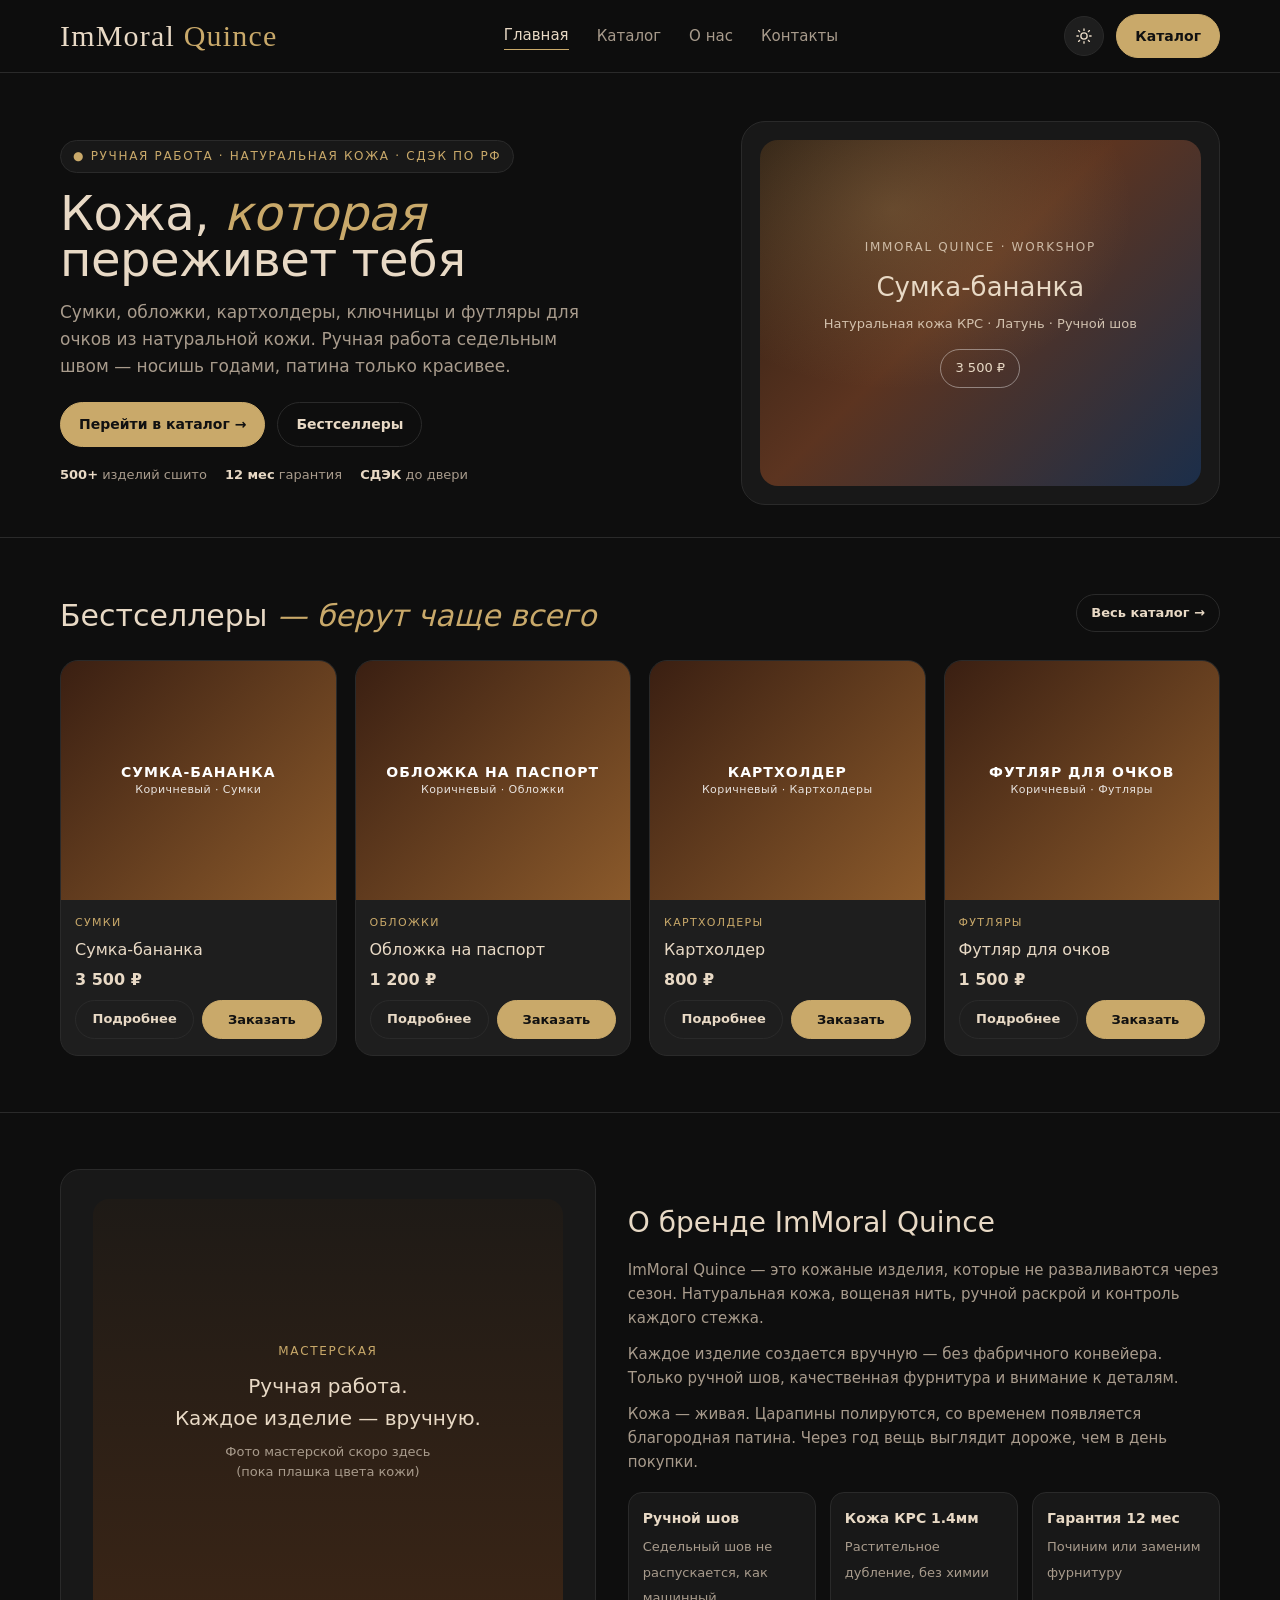
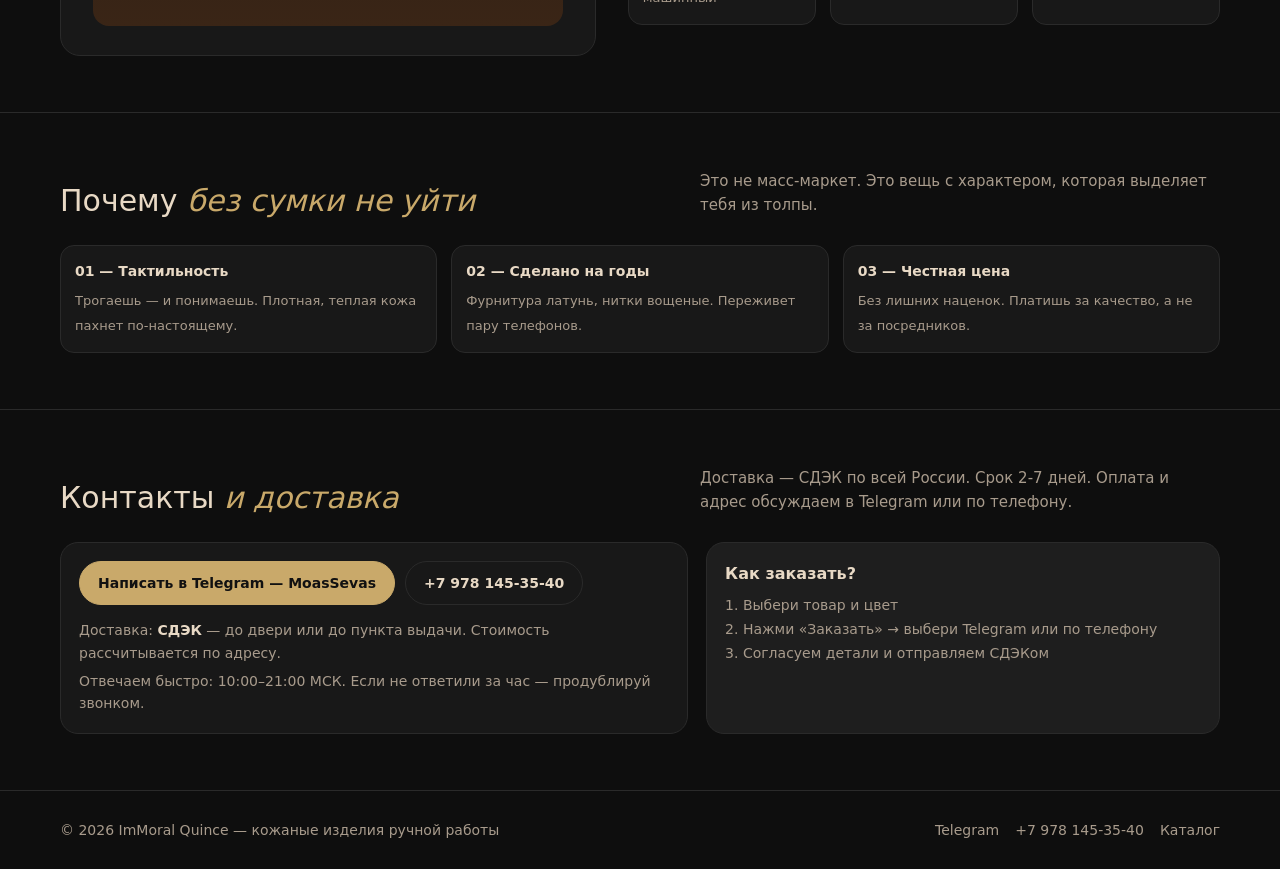
==== commit a8124e7c: "fix: encoding mojibake in html, fix hero price and order text" ====
--- a/index.html
+++ b/index.html
@@ -1,10 +1,10 @@
-﻿<!doctype html>
+<!doctype html>
 <html lang="ru">
 <head>
 <meta charset="utf-8" />
 <meta name="viewport" content="width=device-width,initial-scale=1" />
-<title>ImMoral Quince вЂ” РєРѕР¶Р°РЅС‹Рµ РёР·РґРµР»РёСЏ СЂСѓС‡РЅРѕР№ СЂР°Р±РѕС‚С‹</title>
-<meta name="description" content="ImMoral Quince вЂ” СЃСѓРјРєРё, РѕР±Р»РѕР¶РєРё РЅР° РїР°СЃРїРѕСЂС‚, РєР°СЂС‚С…РѕР»РґРµСЂС‹, РєР»СЋС‡РЅРёС†С‹, С„СѓС‚Р»СЏСЂС‹ РґР»СЏ РѕС‡РєРѕРІ РёР· РЅР°С‚СѓСЂР°Р»СЊРЅРѕР№ РєРѕР¶Рё. Р СѓС‡РЅР°СЏ СЂР°Р±РѕС‚Р°. Р”РѕСЃС‚Р°РІРєР° РЎР”Р­Рљ." />
+<title>ImMoral Quince — кожаные изделия ручной работы</title>
+<meta name="description" content="ImMoral Quince — сумки, обложки на паспорт, картхолдеры, ключницы, футляры для очков из натуральной кожи. Ручная работа. Доставка СДЭК." />
 <link rel="stylesheet" href="assets/css/style.css?v=4" />
 </head>
 <body>
@@ -13,15 +13,15 @@
   <div class="container header__inner">
     <a href="index.html" class="logo">ImMoral <span>Quince</span></a>
     <nav class="nav" id="nav">
-      <a href="index.html" class="active">Р“Р»Р°РІРЅР°СЏ</a>
-      <a href="catalog.html">РљР°С‚Р°Р»РѕРі</a>
-      <a href="#about">Рћ РЅР°СЃ</a>
-      <a href="#contacts">РљРѕРЅС‚Р°РєС‚С‹</a>
+      <a href="index.html" class="active">Главная</a>
+      <a href="catalog.html">Каталог</a>
+      <a href="#about">О нас</a>
+      <a href="#contacts">Контакты</a>
     </nav>
     <div class="header__actions">
-      <button class="theme-toggle" id="themeToggle" aria-label="РџРµСЂРµРєР»СЋС‡РёС‚СЊ С‚РµРјСѓ">вЂпёЏ</button>
-      <a href="catalog.html" class="btn btn--accent" style="display:inline-flex">РљР°С‚Р°Р»РѕРі</a>
-      <button class="burger" id="burger" aria-label="РњРµРЅСЋ">в°</button>
+      <button class="theme-toggle" id="themeToggle" aria-label="Переключить тему">☀️</button>
+      <a href="catalog.html" class="btn btn--accent" style="display:inline-flex">Каталог</a>
+      <button class="burger" id="burger" aria-label="Меню">☰</button>
     </div>
   </div>
 </header>
@@ -29,26 +29,26 @@
 <section class="hero">
   <div class="container hero__grid">
     <div>
-      <div class="hero__label">в—Џ Р СѓС‡РЅР°СЏ СЂР°Р±РѕС‚Р° В· РќР°С‚СѓСЂР°Р»СЊРЅР°СЏ РєРѕР¶Р° В· РЎР”Р­Рљ РїРѕ Р Р¤</div>
-      <h1 class="hero__title">РљРѕР¶Р°, <i>РєРѕС‚РѕСЂР°СЏ</i><br/>РїРµСЂРµР¶РёРІРµС‚ С‚РµР±СЏ</h1>
-      <p class="hero__desc">РЎСѓРјРєРё, РѕР±Р»РѕР¶РєРё, РєР°СЂС‚С…РѕР»РґРµСЂС‹, РєР»СЋС‡РЅРёС†С‹ Рё С„СѓС‚Р»СЏСЂС‹ РґР»СЏ РѕС‡РєРѕРІ РёР· РЅР°С‚СѓСЂР°Р»СЊРЅРѕР№ РєРѕР¶Рё. Р СѓС‡РЅР°СЏ СЂР°Р±РѕС‚Р° СЃРµРґРµР»СЊРЅС‹Рј С€РІРѕРј вЂ” РЅРѕСЃРёС€СЊ РіРѕРґР°РјРё, РїР°С‚РёРЅР° С‚РѕР»СЊРєРѕ РєСЂР°СЃРёРІРµРµ.</p>
+      <div class="hero__label">● Ручная работа · Натуральная кожа · СДЭК по РФ</div>
+      <h1 class="hero__title">Кожа, <i>которая</i><br/>переживет тебя</h1>
+      <p class="hero__desc">Сумки, обложки, картхолдеры, ключницы и футляры для очков из натуральной кожи. Ручная работа седельным швом — носишь годами, патина только красивее.</p>
       <div class="hero__cta">
-        <a href="catalog.html" class="btn btn--accent">РџРµСЂРµР№С‚Рё РІ РєР°С‚Р°Р»РѕРі в†’</a>
-        <a href="#bestsellers" class="btn btn--ghost">Р‘РµСЃС‚СЃРµР»Р»РµСЂС‹</a>
+        <a href="catalog.html" class="btn btn--accent">Перейти в каталог →</a>
+        <a href="#bestsellers" class="btn btn--ghost">Бестселлеры</a>
       </div>
       <div class="hero__trust">
-        <span><strong>500+</strong> РёР·РґРµР»РёР№ СЃС€РёС‚Рѕ</span>
-        <span><strong>12 РјРµСЃ</strong> РіР°СЂР°РЅС‚РёСЏ</span>
-        <span><strong>РЎР”Р­Рљ</strong> РґРѕ РґРІРµСЂРё</span>
+        <span><strong>500+</strong> изделий сшито</span>
+        <span><strong>12 мес</strong> гарантия</span>
+        <span><strong>СДЭК</strong> до двери</span>
       </div>
     </div>
     <div class="hero__visual">
       <div class="hero__visual-card">
         <div>
-          <div style="font-size:12px; letter-spacing:.14em; text-transform:uppercase; opacity:.8">ImMoral Quince В· Workshop</div>
-          <div style="font-size:26px; margin:10px 0 6px">РЎСѓРјРєР°-Р±Р°РЅР°РЅРєР°</div>
-          <div style="font-size:13px; opacity:.85">РќР°С‚СѓСЂР°Р»СЊРЅР°СЏ РєРѕР¶Р° РљР РЎ В· Р›Р°С‚СѓРЅСЊ В· Р СѓС‡РЅРѕР№ С€РѕРІ</div>
-          <div style="margin-top:14px; display:inline-block; border:1px solid rgba(255,255,255,.4); padding:8px 14px; border-radius:999px; font-size:13px">3 500 в‚Ѕ</div>
+          <div style="font-size:12px; letter-spacing:.14em; text-transform:uppercase; opacity:.8">ImMoral Quince · Workshop</div>
+          <div style="font-size:26px; margin:10px 0 6px">Сумка-бананка</div>
+          <div style="font-size:13px; opacity:.85">Натуральная кожа КРС · Латунь · Ручной шов</div>
+          <div style="margin-top:14px; display:inline-block; border:1px solid rgba(255,255,255,.4); padding:8px 14px; border-radius:999px; font-size:13px">3 500 ₽</div>
         </div>
       </div>
     </div>
@@ -58,8 +58,8 @@
 <section class="section" id="bestsellers-sec">
   <div class="container">
     <div class="section__head">
-      <h2 class="section__title">Р‘РµСЃС‚СЃРµР»Р»РµСЂС‹ <span>вЂ” Р±РµСЂСѓС‚ С‡Р°С‰Рµ РІСЃРµРіРѕ</span></h2>
-      <a href="catalog.html" class="btn btn--ghost btn--sm">Р’РµСЃСЊ РєР°С‚Р°Р»РѕРі в†’</a>
+      <h2 class="section__title">Бестселлеры <span>— берут чаще всего</span></h2>
+      <a href="catalog.html" class="btn btn--ghost btn--sm">Весь каталог →</a>
     </div>
     <div class="grid" id="bestsellers"></div>
   </div>
@@ -70,21 +70,21 @@
     <div class="about__img">
       <div class="about__img-inner">
         <div>
-          <div style="font-size:12px; letter-spacing:.14em; text-transform:uppercase; color:var(--accent)">РњР°СЃС‚РµСЂСЃРєР°СЏ</div>
-          <div style="font-size:20px; margin:8px 0">Р СѓС‡РЅР°СЏ СЂР°Р±РѕС‚Р°.<br/>РљР°Р¶РґРѕРµ РёР·РґРµР»РёРµ вЂ” РІСЂСѓС‡РЅСѓСЋ.</div>
-          <div style="font-size:13px; color:var(--text-muted)">Р¤РѕС‚Рѕ РјР°СЃС‚РµСЂСЃРєРѕР№ СЃРєРѕСЂРѕ Р·РґРµСЃСЊ<br/>(РїРѕРєР° РїР»Р°С€РєР° С†РІРµС‚Р° РєРѕР¶Рё)</div>
+          <div style="font-size:12px; letter-spacing:.14em; text-transform:uppercase; color:var(--accent)">Мастерская</div>
+          <div style="font-size:20px; margin:8px 0">Ручная работа.<br/>Каждое изделие — вручную.</div>
+          <div style="font-size:13px; color:var(--text-muted)">Фото мастерской скоро здесь<br/>(пока плашка цвета кожи)</div>
         </div>
       </div>
     </div>
     <div class="about__text">
-      <h2>Рћ Р±СЂРµРЅРґРµ ImMoral Quince</h2>
-      <p>ImMoral Quince вЂ” СЌС‚Рѕ РєРѕР¶Р°РЅС‹Рµ РёР·РґРµР»РёСЏ, РєРѕС‚РѕСЂС‹Рµ РЅРµ СЂР°Р·РІР°Р»РёРІР°СЋС‚СЃСЏ С‡РµСЂРµР· СЃРµР·РѕРЅ. РќР°С‚СѓСЂР°Р»СЊРЅР°СЏ РєРѕР¶Р°, РІРѕС‰РµРЅР°СЏ РЅРёС‚СЊ, СЂСѓС‡РЅРѕР№ СЂР°СЃРєСЂРѕР№ Рё РєРѕРЅС‚СЂРѕР»СЊ РєР°Р¶РґРѕРіРѕ СЃС‚РµР¶РєР°.</p>
-      <p>РљР°Р¶РґРѕРµ РёР·РґРµР»РёРµ СЃРѕР·РґР°РµС‚СЃСЏ РІСЂСѓС‡РЅСѓСЋ вЂ” Р±РµР· С„Р°Р±СЂРёС‡РЅРѕРіРѕ РєРѕРЅРІРµР№РµСЂР°. РўРѕР»СЊРєРѕ СЂСѓС‡РЅРѕР№ С€РѕРІ, РєР°С‡РµСЃС‚РІРµРЅРЅР°СЏ С„СѓСЂРЅРёС‚СѓСЂР° Рё РІРЅРёРјР°РЅРёРµ Рє РґРµС‚Р°Р»СЏРј.</p>
-      <p>РљРѕР¶Р° вЂ” Р¶РёРІР°СЏ. Р¦Р°СЂР°РїРёРЅС‹ РїРѕР»РёСЂСѓСЋС‚СЃСЏ, СЃРѕ РІСЂРµРјРµРЅРµРј РїРѕСЏРІР»СЏРµС‚СЃСЏ Р±Р»Р°РіРѕСЂРѕРґРЅР°СЏ РїР°С‚РёРЅР°. Р§РµСЂРµР· РіРѕРґ РІРµС‰СЊ РІС‹РіР»СЏРґРёС‚ РґРѕСЂРѕР¶Рµ, С‡РµРј РІ РґРµРЅСЊ РїРѕРєСѓРїРєРё.</p>
+      <h2>О бренде ImMoral Quince</h2>
+      <p>ImMoral Quince — это кожаные изделия, которые не разваливаются через сезон. Натуральная кожа, вощеная нить, ручной раскрой и контроль каждого стежка.</p>
+      <p>Каждое изделие создается вручную — без фабричного конвейера. Только ручной шов, качественная фурнитура и внимание к деталям.</p>
+      <p>Кожа — живая. Царапины полируются, со временем появляется благородная патина. Через год вещь выглядит дороже, чем в день покупки.</p>
       <div class="features">
-        <div class="feature"><strong>Р СѓС‡РЅРѕР№ С€РѕРІ</strong><span>РЎРµРґРµР»СЊРЅС‹Р№ С€РѕРІ РЅРµ СЂР°СЃРїСѓСЃРєР°РµС‚СЃСЏ, РєР°Рє РјР°С€РёРЅРЅС‹Р№</span></div>
-        <div class="feature"><strong>РљРѕР¶Р° РљР РЎ 1.4РјРј</strong><span>Р Р°СЃС‚РёС‚РµР»СЊРЅРѕРµ РґСѓР±Р»РµРЅРёРµ, Р±РµР· С…РёРјРёРё</span></div>
-        <div class="feature"><strong>Р“Р°СЂР°РЅС‚РёСЏ 12 РјРµСЃ</strong><span>РџРѕС‡РёРЅРёРј РёР»Рё Р·Р°РјРµРЅРёРј С„СѓСЂРЅРёС‚СѓСЂСѓ</span></div>
+        <div class="feature"><strong>Ручной шов</strong><span>Седельный шов не распускается, как машинный</span></div>
+        <div class="feature"><strong>Кожа КРС 1.4мм</strong><span>Растительное дубление, без химии</span></div>
+        <div class="feature"><strong>Гарантия 12 мес</strong><span>Починим или заменим фурнитуру</span></div>
       </div>
     </div>
   </div>
@@ -93,13 +93,13 @@
 <section class="section">
   <div class="container">
     <div class="section__head">
-      <h2 class="section__title">РџРѕС‡РµРјСѓ <span>Р±РµР· СЃСѓРјРєРё РЅРµ СѓР№С‚Рё</span></h2>
-      <p class="section__sub">Р­С‚Рѕ РЅРµ РјР°СЃСЃ-РјР°СЂРєРµС‚. Р­С‚Рѕ РІРµС‰СЊ СЃ С…Р°СЂР°РєС‚РµСЂРѕРј, РєРѕС‚РѕСЂР°СЏ РІС‹РґРµР»СЏРµС‚ С‚РµР±СЏ РёР· С‚РѕР»РїС‹.</p>
+      <h2 class="section__title">Почему <span>без сумки не уйти</span></h2>
+      <p class="section__sub">Это не масс-маркет. Это вещь с характером, которая выделяет тебя из толпы.</p>
     </div>
     <div style="display:grid; grid-template-columns:repeat(3,1fr); gap:14px">
-      <div class="feature"><strong>01 вЂ” РўР°РєС‚РёР»СЊРЅРѕСЃС‚СЊ</strong><span>РўСЂРѕРіР°РµС€СЊ вЂ” Рё РїРѕРЅРёРјР°РµС€СЊ. РџР»РѕС‚РЅР°СЏ, С‚РµРїР»Р°СЏ РєРѕР¶Р° РїР°С…РЅРµС‚ РїРѕ-РЅР°СЃС‚РѕСЏС‰РµРјСѓ.</span></div>
-      <div class="feature"><strong>02 вЂ” РЎРґРµР»Р°РЅРѕ РЅР° РіРѕРґС‹</strong><span>Р¤СѓСЂРЅРёС‚СѓСЂР° Р»Р°С‚СѓРЅСЊ, РЅРёС‚РєРё РІРѕС‰РµРЅС‹Рµ. РџРµСЂРµР¶РёРІРµС‚ РїР°СЂСѓ С‚РµР»РµС„РѕРЅРѕРІ.</span></div>
-      <div class="feature"><strong>03 вЂ” Р§РµСЃС‚РЅР°СЏ С†РµРЅР°</strong><span>Р‘РµР· Р»РёС€РЅРёС… РЅР°С†РµРЅРѕРє. РџР»Р°С‚РёС€СЊ Р·Р° РєР°С‡РµСЃС‚РІРѕ, Р° РЅРµ Р·Р° РїРѕСЃСЂРµРґРЅРёРєРѕРІ.</span></div>
+      <div class="feature"><strong>01 — Тактильность</strong><span>Трогаешь — и понимаешь. Плотная, теплая кожа пахнет по-настоящему.</span></div>
+      <div class="feature"><strong>02 — Сделано на годы</strong><span>Фурнитура латунь, нитки вощеные. Переживет пару телефонов.</span></div>
+      <div class="feature"><strong>03 — Честная цена</strong><span>Без лишних наценок. Платишь за качество, а не за посредников.</span></div>
     </div>
   </div>
 </section>
@@ -107,26 +107,26 @@
 <section class="section" id="contacts">
   <div class="container">
     <div class="section__head">
-      <h2 class="section__title">РљРѕРЅС‚Р°РєС‚С‹ <span>Рё РґРѕСЃС‚Р°РІРєР°</span></h2>
-      <p class="section__sub">Р”РѕСЃС‚Р°РІРєР° вЂ” РЎР”Р­Рљ РїРѕ РІСЃРµР№ Р РѕСЃСЃРёРё. РЎСЂРѕРє 2-7 РґРЅРµР№. РћРїР»Р°С‚Р° Рё Р°РґСЂРµСЃ РѕР±СЃСѓР¶РґР°РµРј РІ Telegram РёР»Рё РїРѕ С‚РµР»РµС„РѕРЅСѓ.</p>
+      <h2 class="section__title">Контакты <span>и доставка</span></h2>
+      <p class="section__sub">Доставка — СДЭК по всей России. Срок 2-7 дней. Оплата и адрес обсуждаем в Telegram или по телефону.</p>
     </div>
     <div style="display:grid; grid-template-columns:1.1fr .9fr; gap:18px">
       <div style="border:1px solid var(--border); border-radius:18px; padding:18px; background:var(--bg-soft)">
         <div style="display:flex; gap:10px; flex-wrap:wrap; margin-bottom:14px">
-          <a href="https://t.me/MoasSevas" target="_blank" class="btn btn--accent">РќР°РїРёСЃР°С‚СЊ РІ Telegram вЂ” MoasSevas</a>
+          <a href="https://t.me/MoasSevas" target="_blank" class="btn btn--accent">Написать в Telegram — MoasSevas</a>
           <a href="tel:+79781453540" class="btn btn--ghost">+7 978 145-35-40</a>
         </div>
         <div style="font-size:14px; color:var(--text-muted)">
-          <div>Р”РѕСЃС‚Р°РІРєР°: <strong style="color:var(--text)">РЎР”Р­Рљ</strong> вЂ” РґРѕ РґРІРµСЂРё РёР»Рё РґРѕ РїСѓРЅРєС‚Р° РІС‹РґР°С‡Рё. РЎС‚РѕРёРјРѕСЃС‚СЊ СЂР°СЃСЃС‡РёС‚С‹РІР°РµС‚СЃСЏ РїРѕ Р°РґСЂРµСЃСѓ.</div>
-          <div style="margin-top:6px">РћС‚РІРµС‡Р°РµРј Р±С‹СЃС‚СЂРѕ: 10:00вЂ“21:00 РњРЎРљ. Р•СЃР»Рё РЅРµ РѕС‚РІРµС‚РёР»Рё Р·Р° С‡Р°СЃ вЂ” РїСЂРѕРґСѓР±Р»РёСЂСѓР№ Р·РІРѕРЅРєРѕРј.</div>
+          <div>Доставка: <strong style="color:var(--text)">СДЭК</strong> — до двери или до пункта выдачи. Стоимость рассчитывается по адресу.</div>
+          <div style="margin-top:6px">Отвечаем быстро: 10:00–21:00 МСК. Если не ответили за час — продублируй звонком.</div>
         </div>
       </div>
       <div style="border:1px solid var(--border); border-radius:18px; padding:18px; background:var(--bg-card)">
-        <div style="font-weight:700; margin-bottom:8px">РљР°Рє Р·Р°РєР°Р·Р°С‚СЊ?</div>
+        <div style="font-weight:700; margin-bottom:8px">Как заказать?</div>
         <div style="font-size:14px; color:var(--text-muted); line-height:1.7">
-          1. Р’С‹Р±РµСЂРё С‚РѕРІР°СЂ Рё С†РІРµС‚<br/>
-          2. РќР°Р¶РјРё В«Р—Р°РєР°Р·Р°С‚СЊВ» в†’ РІС‹Р±РµСЂРё Telegram РёР»Рё РїРѕ С‚РµР»РµС„РѕРЅСѓ<br/>
-          3. РЎРѕРіР»Р°СЃСѓРµРј РґРµС‚Р°Р»Рё Рё РѕС‚РїСЂР°РІР»СЏРµРј РЎР”Р­РљРѕРј
+          1. Выбери товар и цвет<br/>
+          2. Нажми «Заказать» → выбери Telegram или по телефону<br/>
+          3. Согласуем детали и отправляем СДЭКом
         </div>
       </div>
     </div>
@@ -135,11 +135,11 @@
 
 <footer class="footer">
   <div class="container footer__grid">
-    <div>В© 2026 ImMoral Quince вЂ” РєРѕР¶Р°РЅС‹Рµ РёР·РґРµР»РёСЏ СЂСѓС‡РЅРѕР№ СЂР°Р±РѕС‚С‹</div>
+    <div>© 2026 ImMoral Quince — кожаные изделия ручной работы</div>
     <div style="display:flex; gap:16px">
       <a href="https://t.me/MoasSevas" target="_blank">Telegram</a>
       <a href="tel:+79781453540">+7 978 145-35-40</a>
-      <a href="catalog.html">РљР°С‚Р°Р»РѕРі</a>
+      <a href="catalog.html">Каталог</a>
     </div>
   </div>
 </footer>
@@ -147,15 +147,15 @@
 <div class="modal" id="orderModal">
   <div class="modal__overlay"></div>
   <div class="modal__box">
-    <button class="modal__close" aria-label="Р—Р°РєСЂС‹С‚СЊ">вњ•</button>
-    <div class="modal__title">РћС„РѕСЂРјРёС‚СЊ Р·Р°РєР°Р·</div>
-    <div class="modal__sub">Р’С‹Р±РµСЂРё СѓРґРѕР±РЅС‹Р№ СЃРїРѕСЃРѕР± вЂ” РјС‹ РѕС‚РІРµС‚РёРј РІ С‚РµС‡РµРЅРёРµ С‡Р°СЃР° (10:00вЂ“21:00)</div>
+    <button class="modal__close" aria-label="Закрыть">✕</button>
+    <div class="modal__title">Оформить заказ</div>
+    <div class="modal__sub">Выбери удобный способ — мы ответим в течение часа (10:00–21:00)</div>
     <div style="background:var(--bg-card); border:1px solid var(--border); border-radius:12px; padding:10px 12px; font-size:13px; margin-bottom:14px">
-      <span style="color:var(--text-muted)">РўРѕРІР°СЂ:</span> <strong id="orderProductName">вЂ”</strong>
+      <span style="color:var(--text-muted)">Товар:</span> <strong id="orderProductName">—</strong>
     </div>
-    <a id="tgBtn" href="https://t.me/MoasSevas" target="_blank" class="modal__btn modal__btn--tg">РќР°РїРёСЃР°С‚СЊ РІ Telegram вЂ” MoasSevas в†—</a>
-    <a href="tel:+79781453540" class="modal__btn modal__btn--phone">+7 978 145-35-40 рџ“ћ</a>
-    <div class="modal__hint">Р”РѕСЃС‚Р°РІРєР° РЎР”Р­Рљ В· РћРїР»Р°С‚Р° РїРѕСЃР»Рµ СЃРѕРіР»Р°СЃРѕРІР°РЅРёСЏ В· Р“Р°СЂР°РЅС‚РёСЏ 12 РјРµСЃ</div>
+    <a id="tgBtn" href="https://t.me/MoasSevas" target="_blank" class="modal__btn modal__btn--tg">Написать в Telegram — MoasSevas ↗</a>
+    <a href="tel:+79781453540" class="modal__btn modal__btn--phone">+7 978 145-35-40 📞</a>
+    <div class="modal__hint">Доставка СДЭК · Оплата после согласования · Гарантия 12 мес</div>
   </div>
 </div>
 
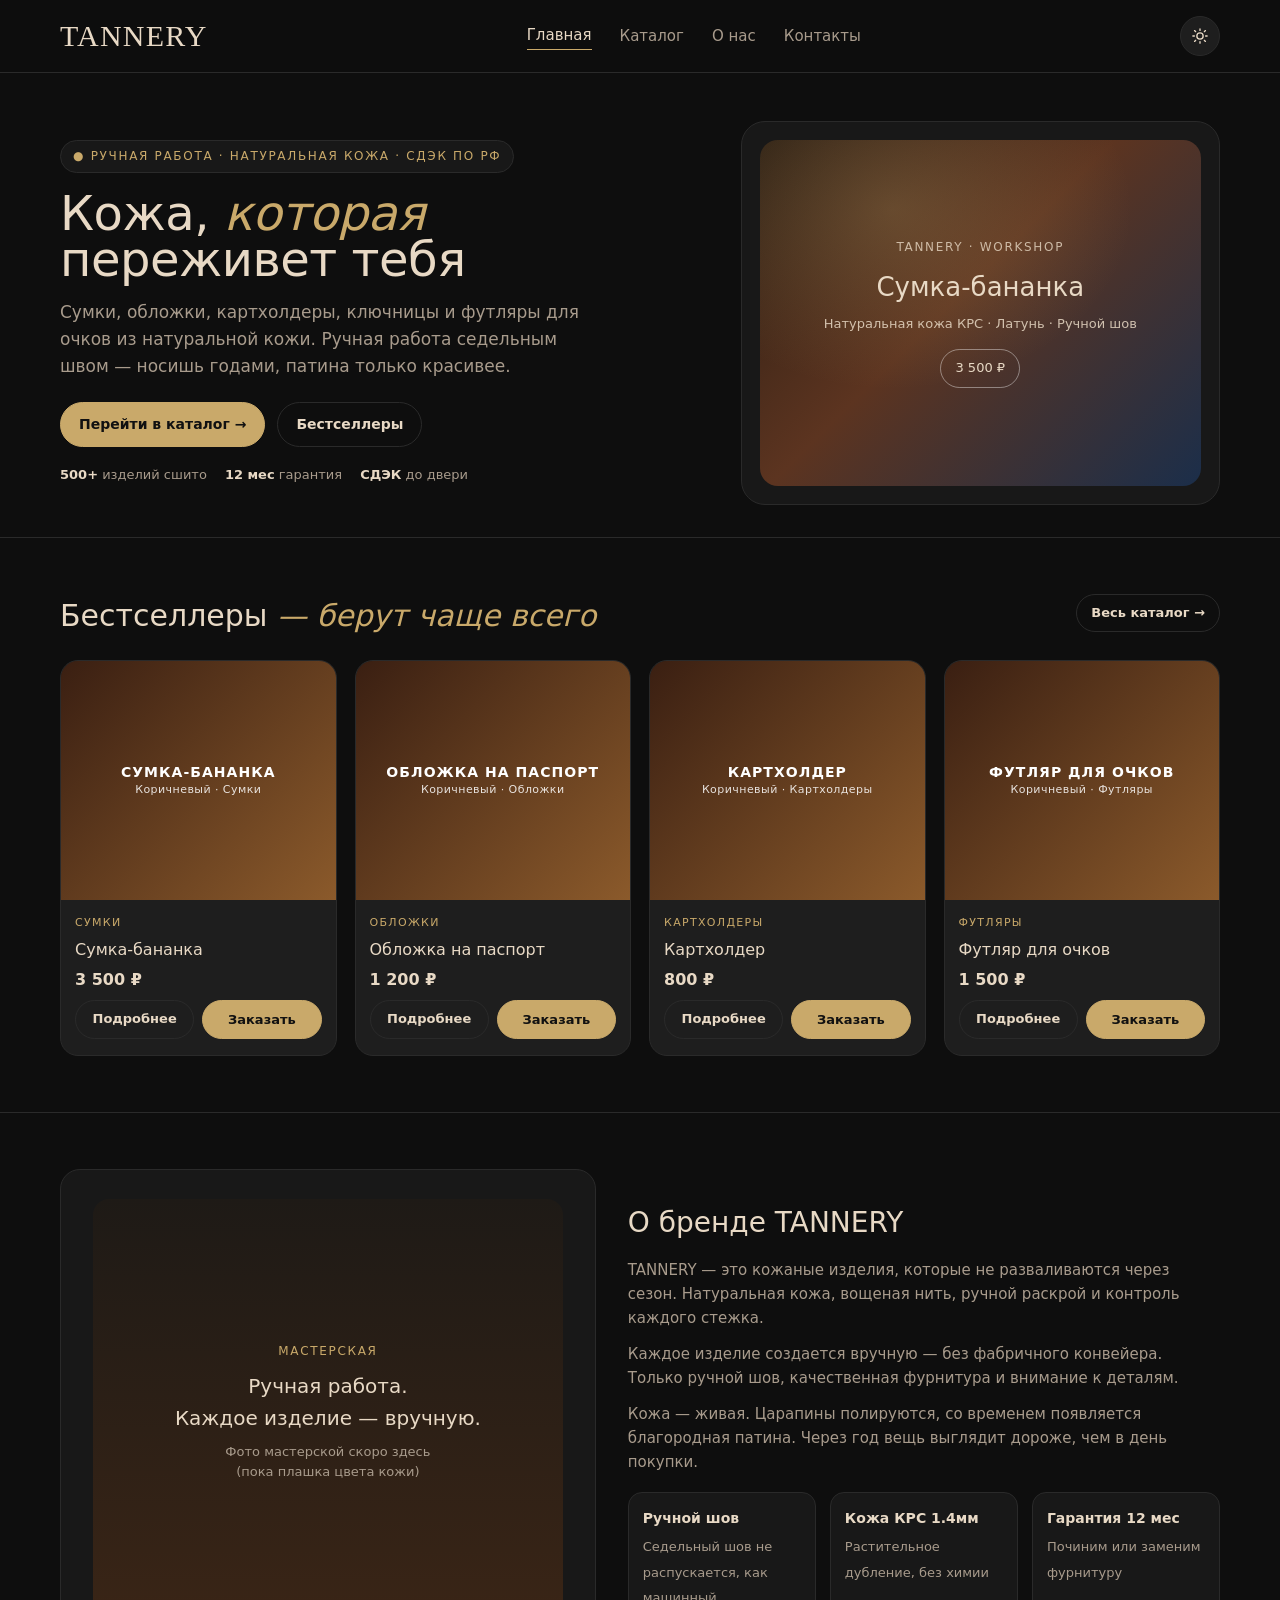
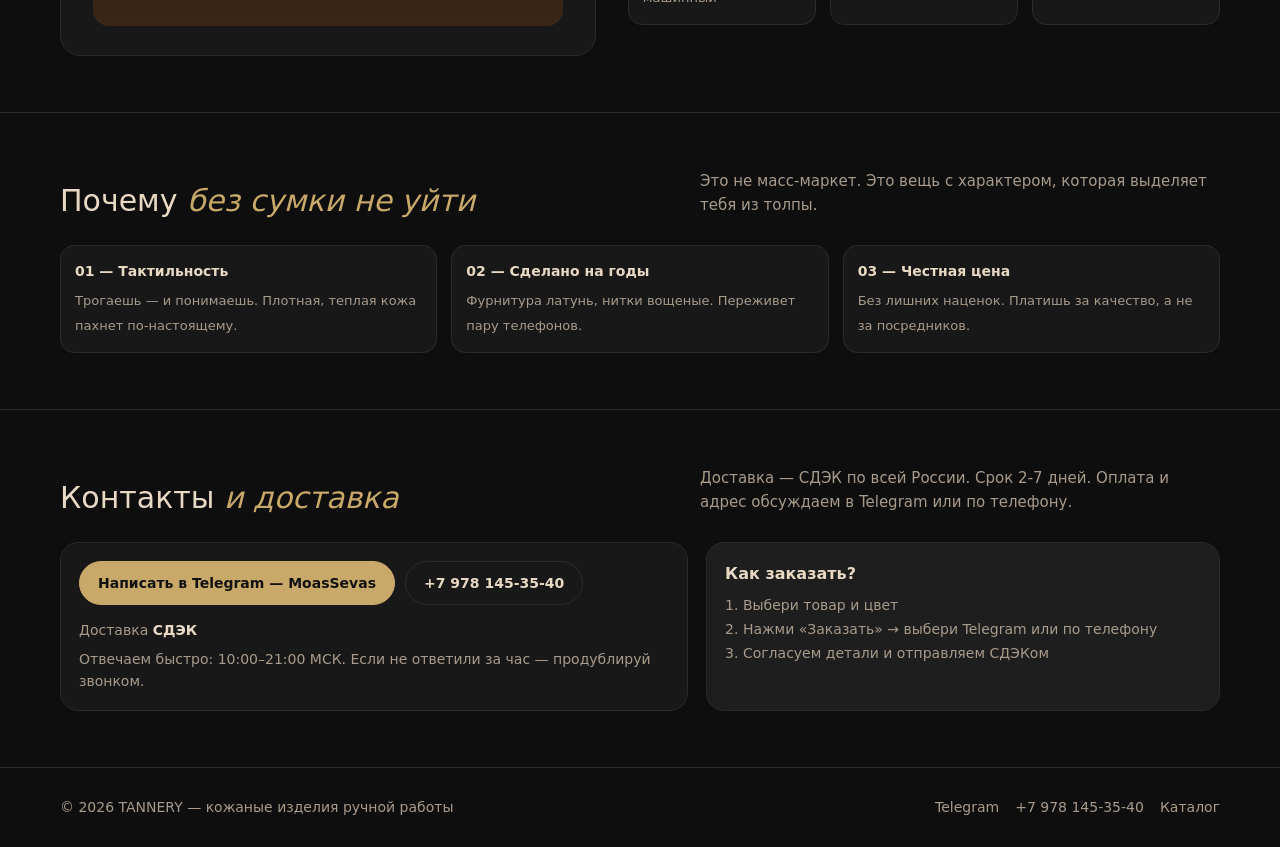
==== commit d80c85cf: "feat: rename ImMoral Quince -> TANNERY, simplify delivery to СДЭК, remove header buttons duplicate" ====
--- a/index.html
+++ b/index.html
@@ -3,15 +3,15 @@
 <head>
 <meta charset="utf-8" />
 <meta name="viewport" content="width=device-width,initial-scale=1" />
-<title>ImMoral Quince — кожаные изделия ручной работы</title>
-<meta name="description" content="ImMoral Quince — сумки, обложки на паспорт, картхолдеры, ключницы, футляры для очков из натуральной кожи. Ручная работа. Доставка СДЭК." />
-<link rel="stylesheet" href="assets/css/style.css?v=4" />
+<title>TANNERY — кожаные изделия ручной работы</title>
+<meta name="description" content="TANNERY — сумки, обложки на паспорт, картхолдеры, ключницы, футляры для очков из натуральной кожи. Ручная работа. Доставка СДЭК." />
+<link rel="stylesheet" href="assets/css/style.css?v=5" />
 </head>
 <body>
 
 <header class="header">
   <div class="container header__inner">
-    <a href="index.html" class="logo">ImMoral <span>Quince</span></a>
+    <a href="index.html" class="logo">TANNERY</a>
     <nav class="nav" id="nav">
       <a href="index.html" class="active">Главная</a>
       <a href="catalog.html">Каталог</a>
@@ -20,7 +20,6 @@
     </nav>
     <div class="header__actions">
       <button class="theme-toggle" id="themeToggle" aria-label="Переключить тему">☀️</button>
-      <a href="catalog.html" class="btn btn--accent" style="display:inline-flex">Каталог</a>
       <button class="burger" id="burger" aria-label="Меню">☰</button>
     </div>
   </div>
@@ -45,7 +44,7 @@
     <div class="hero__visual">
       <div class="hero__visual-card">
         <div>
-          <div style="font-size:12px; letter-spacing:.14em; text-transform:uppercase; opacity:.8">ImMoral Quince · Workshop</div>
+          <div style="font-size:12px; letter-spacing:.14em; text-transform:uppercase; opacity:.8">TANNERY · Workshop</div>
           <div style="font-size:26px; margin:10px 0 6px">Сумка-бананка</div>
           <div style="font-size:13px; opacity:.85">Натуральная кожа КРС · Латунь · Ручной шов</div>
           <div style="margin-top:14px; display:inline-block; border:1px solid rgba(255,255,255,.4); padding:8px 14px; border-radius:999px; font-size:13px">3 500 ₽</div>
@@ -77,8 +76,8 @@
       </div>
     </div>
     <div class="about__text">
-      <h2>О бренде ImMoral Quince</h2>
-      <p>ImMoral Quince — это кожаные изделия, которые не разваливаются через сезон. Натуральная кожа, вощеная нить, ручной раскрой и контроль каждого стежка.</p>
+      <h2>О бренде TANNERY</h2>
+      <p>TANNERY — это кожаные изделия, которые не разваливаются через сезон. Натуральная кожа, вощеная нить, ручной раскрой и контроль каждого стежка.</p>
       <p>Каждое изделие создается вручную — без фабричного конвейера. Только ручной шов, качественная фурнитура и внимание к деталям.</p>
       <p>Кожа — живая. Царапины полируются, со временем появляется благородная патина. Через год вещь выглядит дороже, чем в день покупки.</p>
       <div class="features">
@@ -117,7 +116,7 @@
           <a href="tel:+79781453540" class="btn btn--ghost">+7 978 145-35-40</a>
         </div>
         <div style="font-size:14px; color:var(--text-muted)">
-          <div>Доставка: <strong style="color:var(--text)">СДЭК</strong> — до двери или до пункта выдачи. Стоимость рассчитывается по адресу.</div>
+          <div>Доставка <strong style="color:var(--text)">СДЭК</strong></div>
           <div style="margin-top:6px">Отвечаем быстро: 10:00–21:00 МСК. Если не ответили за час — продублируй звонком.</div>
         </div>
       </div>
@@ -135,7 +134,7 @@
 
 <footer class="footer">
   <div class="container footer__grid">
-    <div>© 2026 ImMoral Quince — кожаные изделия ручной работы</div>
+    <div>© 2026 TANNERY — кожаные изделия ручной работы</div>
     <div style="display:flex; gap:16px">
       <a href="https://t.me/MoasSevas" target="_blank">Telegram</a>
       <a href="tel:+79781453540">+7 978 145-35-40</a>
